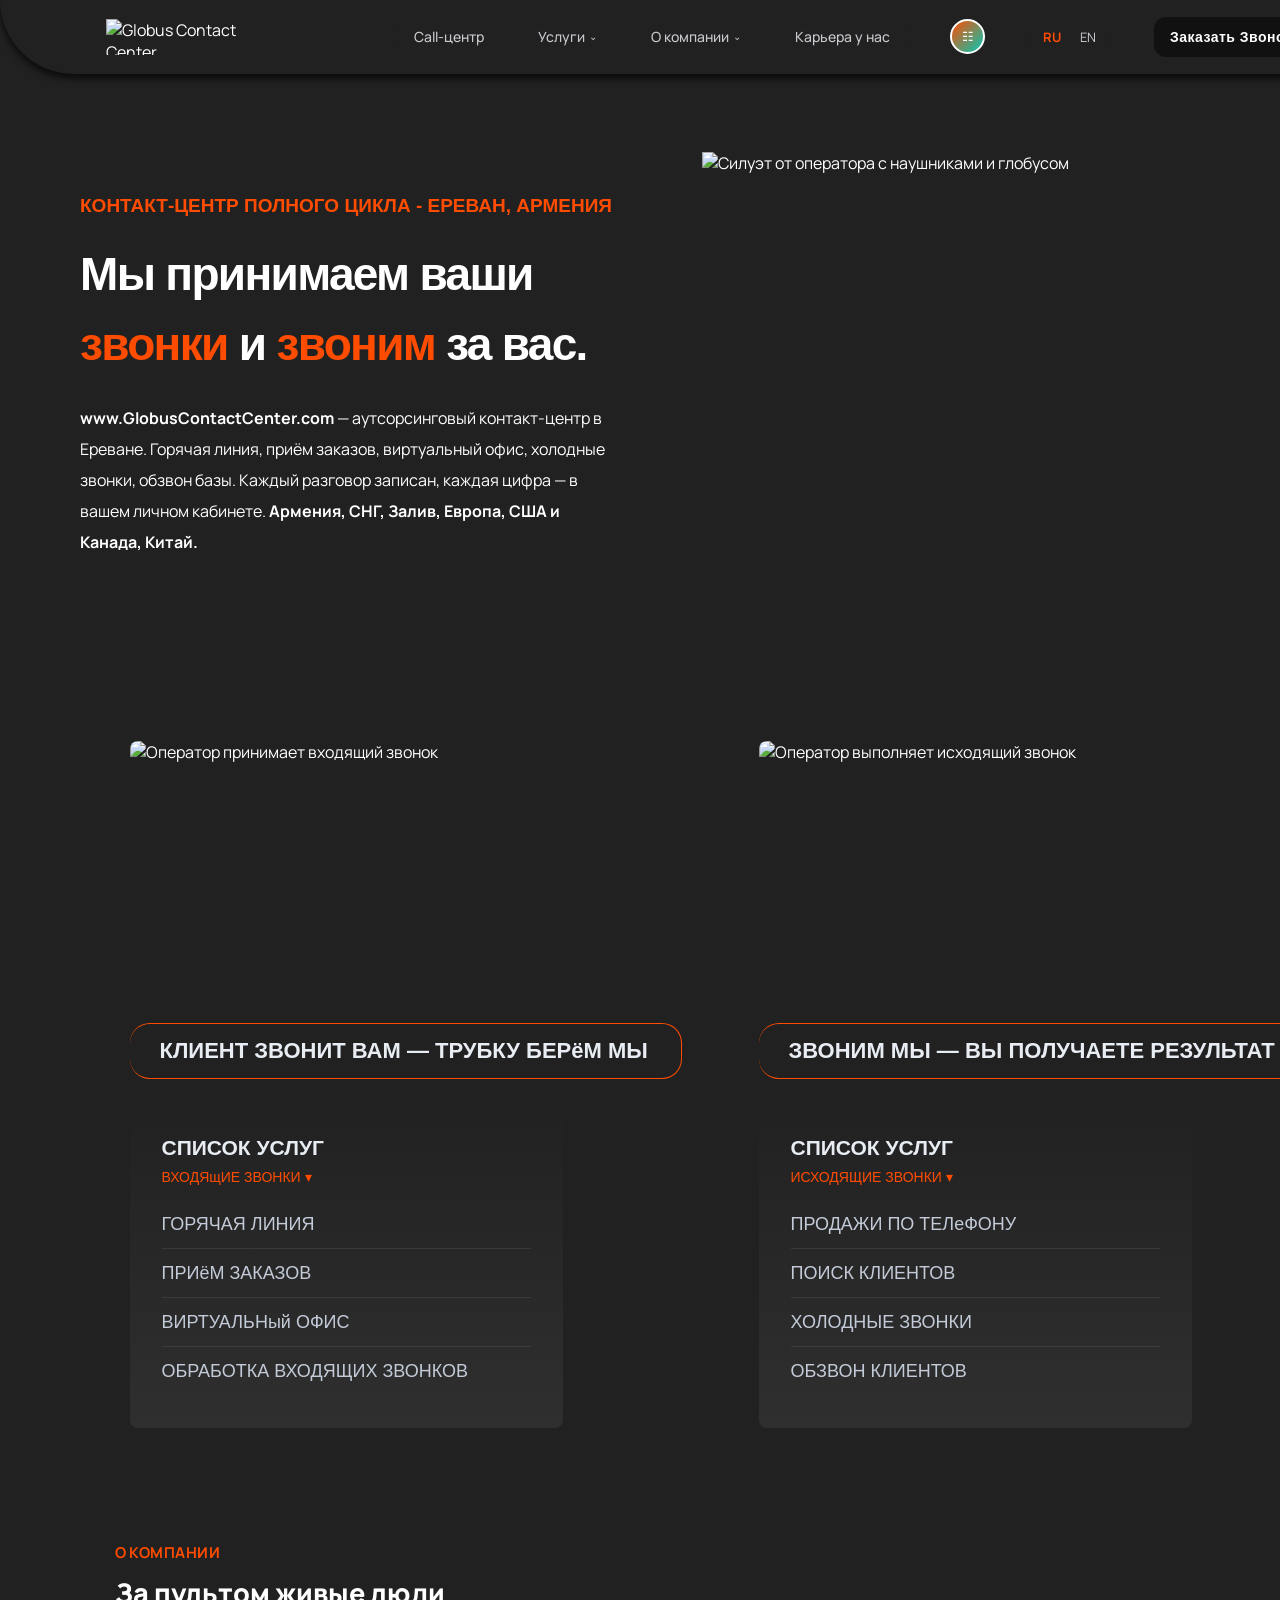
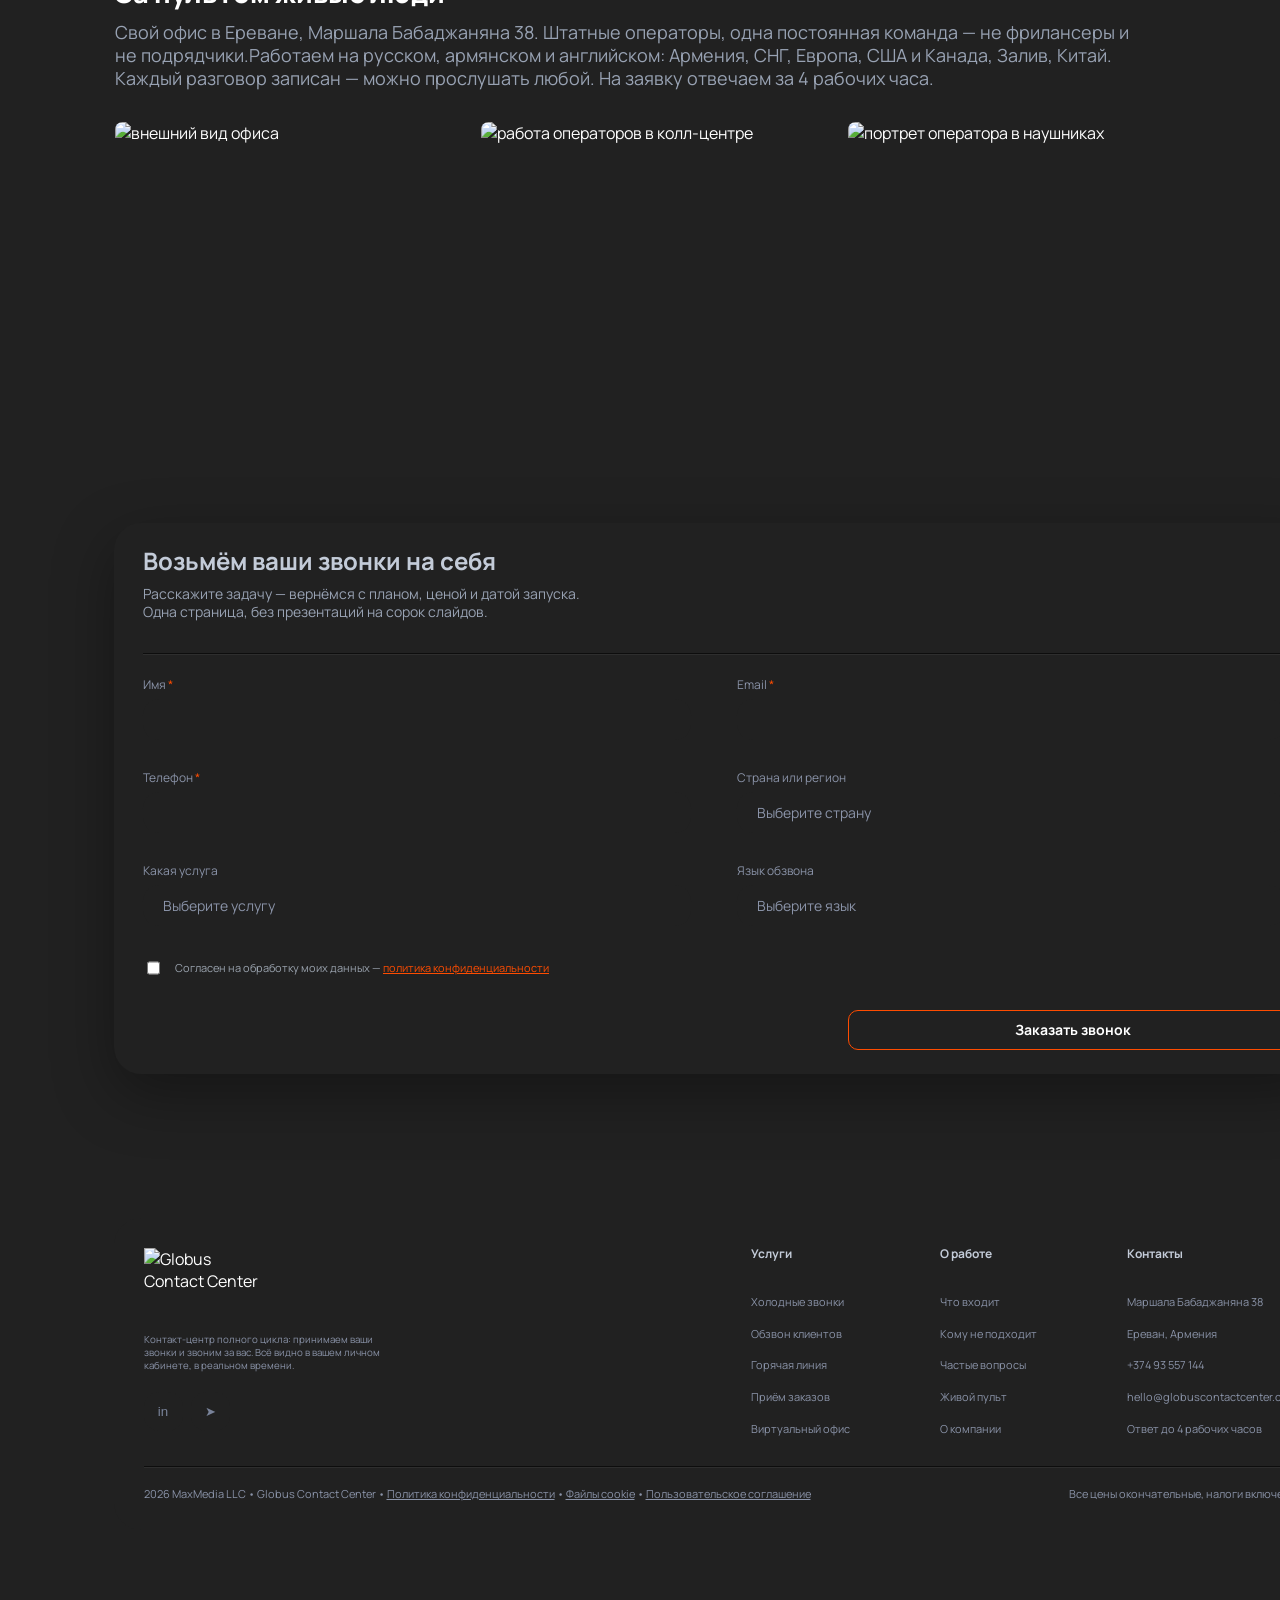
==== index.html @ eb259ec3 "Add initial index.html for Globus Contact Center" ====
<!DOCTYPE html>
<html lang="ru">
<head>
<meta charset="UTF-8">
<meta name="viewport" content="width=1440">
<title>Globus Contact Center — Контакт-центр полного цикла</title>
<link rel="preconnect" href="https://fonts.googleapis.com">
<link rel="preconnect" href="https://fonts.gstatic.com" crossorigin>
<link href="https://fonts.googleapis.com/css2?family=Manrope:wght@400;500;700;800&display=swap" rel="stylesheet">
<link rel="stylesheet" href="css/tokens.css">
<link rel="stylesheet" href="css/style.css">
</head>
<body>
<div class="page">

<header class="header">
  <img class="header__logo" src="assets/01-header-logo.png" alt="Globus Contact Center">
  <div class="header__nav-and-actions">
    <nav class="nav-pill">
      <button class="nav-pill__item">Call-центр</button>
      <button class="nav-pill__item">Услуги <span class="chevron">⌄</span></button>
      <button class="nav-pill__item">О компании <span class="chevron">⌄</span></button>
      <button class="nav-pill__item">Карьера у нас</button>
    </nav>
    <button class="icon-button" aria-label="Меню">☷</button>
    <div class="lang-switch">
      <button class="lang-switch__item is-active">RU</button>
      <button class="lang-switch__item">EN</button>
    </div>
    <button class="cta-button">Заказать Звонокнок</button>
  </div>
</header>

<section class="hero">
  <div class="hero__content">
    <p class="hero__eyebrow">КОНТАКТ-ЦЕНТР ПОЛНОГО ЦИКЛА - ЕРЕВАН, АРМЕНИЯ</p>
    <h1 class="hero__heading">Мы принимаем ваши <span class="is-accent">звонки</span> и <span class="is-accent">звоним</span> за вас.</h1>
    <p class="hero__lead"><span class="is-bold">www.GlobusContactCenter.com</span> — аутсорсинговый контакт-центр в Ереване. Горячая линия, приём заказов, виртуальный офис, холодные звонки, обзвон базы. Каждый разговор записан, каждая цифра — в вашем личном кабинете. <span class="is-bold">Армения, СНГ, Залив, Европа, США и Канада, Китай.</span></p>
  </div>
  <div class="hero__image-wrap">
    <img class="hero__image" src="assets/02-hero-globe.png" alt="Силуэт от оператора с наушниками и глобусом">
  </div>
</section>

<section class="operator-panels">
  <div class="operator-panel">
    <img class="operator-panel__photo" src="assets/04-operator-incoming.png" alt="Оператор принимает входящий звонок">
    <div class="operator-panel__badge">
      <p class="operator-panel__badge-text">КЛИЕНТ ЗВОНИТ ВАМ — ТРУБКУ БЕРёМ МЫ</p>
    </div>
    <div class="operator-panel__card">
      <p class="operator-panel__card-title">СПИСОК УСЛУГ</p>
      <p class="operator-panel__card-subtitle">ВХОДЯщИЕ ЗВОНКИ ▾</p>
      <ul class="operator-panel__list">
        <li class="operator-panel__list-item">ГОРЯЧАЯ ЛИНИЯ</li>
        <li class="operator-panel__list-item">ПРИёМ ЗАКАЗОВ</li>
        <li class="operator-panel__list-item">ВИРТУАЛЬНый ОФИС</li>
                <li class="operator-panel__list-item">ОБРАБОТКА ВХОДЯЩИХ ЗВОНКОВ</li>
      </ul>
    </div>
  </div>
  <div class="operator-panel">
    <img class="operator-panel__photo" src="assets/03-operator-outgoing.png" alt="Оператор выполняет исходящий звонок">
    <div class="operator-panel__badge">
            <p class="operator-panel__badge-text">ЗВОНИМ МЫ — ВЫ ПОЛУЧАЕТЕ РЕЗУЛЬТАТ</p>
    </div>
    <div class="operator-panel__card">
      <p class="operator-panel__card-title">СПИСОК УСЛУГ</p>
      <p class="operator-panel__card-subtitle">ИСХОДЯЩИЕ ЗВОНКИ ▾</p>
      <ul class="operator-panel__list">
        <li class="operator-panel__list-item">ПРОДАЖИ ПО ТЕЛеФОНУ</li>
        <li class="operator-panel__list-item">ПОИСК КЛИЕНТОВ</li>
                <li class="operator-panel__list-item">ХОЛОДНЫЕ ЗВОНКИ</li>
        <li class="operator-panel__list-item">ОБЗВОН КЛИЕНТОВ</li>
      </ul>
    </div>
  </div>
</section>

<section class="about">
  <p class="about__label">О КОМПАНИИ</p>
  <h2 class="about__heading">За пультом живые люди</h2>
  <p class="about__paragraph">Свой офис в Ереване, Маршала Бабаджаняна 38. Штатные операторы, одна постоянная команда — не фрилансеры и не подрядчики.Работаем на русском, армянском и английском: Армения, СНГ, Европа, США и Канада, Залив, Китай. Каждый разговор записан — можно прослушать любой. На заявку отвечаем за 4 рабочих часа.</p>
  <div class="about__photos">
    <img class="about__photo" src="assets/06-office-exterior.png" alt="внешний вид офиса">
    <img class="about__photo" src="assets/07-office-interior.png" alt="работа операторов в колл-центре">
    <img class="about__photo" src="assets/08-agent-photo.png" alt="портрет оператора в наушниках">
  </div>
</section>

<section class="form-card">
  <h2 class="form-card__heading">Возьмём ваши звонки на себя</h2>
  <p class="form-card__subtext"><span>Расскажите задачу — вернёмся с планом, ценой и датой запуска.</span><span>Одна страница, без презентаций на сорок слайдов.</span></p>
  <hr class="form-card__divider">
  <form>
    <div class="form-card__grid">
      <div class="form-field">
        <label class="form-field__label" for="f-name">Имя <span class="is-required">*</span></label>
        <input class="form-field__input" type="text" id="f-name" name="name" required>
      </div>
      <div class="form-field">
        <label class="form-field__label" for="f-email">Email <span class="is-required">*</span></label>
        <input class="form-field__input" type="email" id="f-email" name="email" required>
      </div>
      <div class="form-field">
        <label class="form-field__label" for="f-phone">Телефон <span class="is-required">*</span></label>
        <input class="form-field__input" type="tel" id="f-phone" name="phone" required>
      </div>
      <div class="form-field">
        <label class="form-field__label" for="f-country">Страна или регион</label>
        <select class="form-field__select" id="f-country" name="country">
          <option value="">Выберите страну</option>
        </select>
      </div>
      <div class="form-field">
        <label class="form-field__label" for="f-service">Какая услуга</label>
        <select class="form-field__select" id="f-service" name="service">
          <option value="">Выберите услугу</option>
        </select>
      </div>
      <div class="form-field">
        <label class="form-field__label" for="f-lang">Язык обзвона</label>
        <select class="form-field__select" id="f-lang" name="lang">
          <option value="">Выберите язык</option>
        </select>
      </div>
    </div>
    <div class="form-card__consent-row">
      <input class="checkbox" type="checkbox" id="f-consent" name="consent">
      <label class="form-card__consent-text" for="f-consent">Согласен на обработку моих данных — <a href="#">политика конфиденциальности</a></label>
    </div>
    <div class="form-card__submit-row">
      <button class="submit-button" type="submit">Заказать звонок</button>
    </div>
  </form>
</section>

<footer class="footer-card">
  <div class="footer-card__top">
    <div class="footer__brand">
      <img class="footer__logo" src="assets/05-footer-logo.png" alt="Globus Contact Center">
      <p class="footer__description">Контакт-центр полного цикла: принимаем ваши звонки и звоним за вас. Всё видно в вашем личном кабинете, в реальном времени.</p>
      <div class="footer__socials">
        <button class="social-icon" aria-label="LinkedIn">in</button>
        <button class="social-icon" aria-label="Telegram">➤</button>
      </div>
    </div>
    <div class="footer__columns">
      <div class="footer__column">
        <p class="footer__column-title">Услуги</p>
        <ul class="footer__column-list">
          <li class="footer__column-item">Холодные звонки</li>
          <li class="footer__column-item">Обзвон клиентов</li>
          <li class="footer__column-item">Горячая линия</li>
          <li class="footer__column-item">Приём заказов</li>
          <li class="footer__column-item">Виртуальный офис</li>
        </ul>
      </div>
      <div class="footer__column">
        <p class="footer__column-title">О работе</p>
        <ul class="footer__column-list">
          <li class="footer__column-item">Что входит</li>
          <li class="footer__column-item">Кому не подходит</li>
          <li class="footer__column-item">Частые вопросы</li>
          <li class="footer__column-item">Живой пульт</li>
          <li class="footer__column-item">О компании</li>
        </ul>
      </div>
      <div class="footer__column">
        <p class="footer__column-title">Контакты</p>
        <ul class="footer__column-list">
          <li class="footer__column-item">Маршала Бабаджаняна 38</li>
          <li class="footer__column-item">Ереван, Армения</li>
          <li class="footer__column-item">+374 93 557 144</li>
          <li class="footer__column-item">hello@globuscontactcenter.com</li>
          <li class="footer__column-item">Ответ до 4 рабочих часов</li>
        </ul>
      </div>
    </div>
  </div>
  <hr class="footer__divider">
  <div class="footer-card__bottom">
    <p class="footer__copyright">2026 MaxMedia LLC • Globus Contact Center • <a href="#">Политика конфиденциальности</a> • <a href="#">Файлы cookie</a> • <a href="#">Пользовательское соглашение</a></p>
    <p class="footer__note">Все цены окончательные, налоги включены</p>
  </div>
</footer>

</div>
</body>
</html>
---- css/tokens.css ----
:root {
  /* Base surface colors */
  --color-bg: #212121;
  --color-card: #212121;
  --color-card-gradient-end: #2F2F2F;
  --color-white: #FFFFFF;

  /* Brand accent */
  --color-accent-orange: #FF4C00;

  /* Text colors */
  --color-ink-2: #C9C9CF;
  --color-svc-title: #E8EDF4;
  --color-svc-text: #C3CBD8;
  --color-about-text: #C3CBD8;
  --color-about-dim: #98A2B3;
  --color-form-cap: #8A93A8;
  --color-form-teal: #00C9B6;
  --color-form-agree: #9AA3AE;
  --color-btn-text: #FFFFFF;

  /* Component surfaces */
  --color-form-chk-bg: #2A2A2A;
  --color-header-cta-bg: #111111;
  --color-footer-social-icon: #79839A;

  /* Hairline dividers */
  --color-hair-dark: rgba(0, 0, 0, 0.6);
  --color-hair-light: rgba(255, 255, 255, 0.06);

  /* Shadows (opacity baked in as rgba) */
  --shadow-header: 0 5px 6.2px 0 rgba(0, 0, 0, 0.63);
  --shadow-header-cta-text: 0 1px 2px 0 rgba(0, 0, 0, 0.8);

  /* Font families */
  --font-manrope: 'Manrope', sans-serif;
  --font-inter: 'Inter', sans-serif;
  --font-poppins: 'Poppins', sans-serif;
  --font-open-sans: 'Open Sans', sans-serif;
  --font-noto-arabic: 'Noto Sans Arabic', sans-serif;

  /* Font sizes */
  --fs-nav: 14px;
  --fs-eyebrow: 19px;
  --fs-lead: 16px;
  --fs-h1: 46px;
  --fs-svc-title: 21px;
  --fs-svc-subtitle: 14px;
  --fs-svc-item: 18px;
  --fs-about-label: 15px;
  --fs-about-heading: 27px;
  --fs-about-paragraph: 18px;
  --fs-form-heading: 24px;
  --fs-form-subtext: 14px;
  --fs-form-label: 12px;
  --fs-form-btn: 14px;
  --fs-footer-col-heading: 12px;
  --fs-footer-col-item: 11px;
  --fs-footer-copyright: 11px;
  --fs-header-cta: 14px;

  /* Font weights */
  --fw-regular: 400;
  --fw-medium: 500;
  --fw-semibold: 600;
  --fw-bold: 700;
  --fw-extrabold: 800;

  /* Line heights */
  --lh-nav: 23.2px;
  --lh-svc-title: 32px;
  --lh-svc-item: 48px;
  --lh-about-heading: 31.5px;
  --lh-about-paragraph: 23px;
  --lh-form-heading: 28.5px;
  --lh-tight: 12px;
  --lh-tight-2: 12.8px;

  /* Letter spacing */
  --ls-header-cta: 0.5px;
  --ls-h1: -1.68px;
  --ls-about-label: 0.45px;

  /* Radii */
  --radius-nav-pill: 10px;
  --radius-header-plate-bottom: 80px;
  --radius-header-cta: 12px;
  --radius-lang-pill: 999px;
  --radius-svc-pill: 20px;
  --radius-svc-card: 8px;
  --radius-photo: 7.5px;
  --radius-form-card: 27px;
  --radius-form-input: 16.5px;
  --radius-form-checkbox: 4.5px;
  --radius-footer-card: 27px;
  --radius-footer-social: 15px;
}
---- css/style.css ----
/* style.css - layout and components for "05 / Industry panel" */
/* Desktop only, canvas 1440 wide. No responsive rules. */

* {
  box-sizing: border-box;
}

body {
  margin: 0;
  background: var(--color-bg);
  font-family: var(--font-manrope);
  color: var(--color-white);
}

.page {
  width: 1440px;
  margin: 0 auto;
  position: relative;
  background: var(--color-bg);
}

/* ---------- Header ---------- */

.header {
  width: 1440px;
  height: 74px;
  background: var(--color-card);
  border-bottom-left-radius: var(--radius-header-plate-bottom);
  border-bottom-right-radius: var(--radius-header-plate-bottom);
  box-shadow: var(--shadow-header);
  display: flex;
  align-items: center;
  justify-content: space-between;
  padding: 0 106px 0 106px;
}

.header__logo {
  width: 143px;
  height: 36px;
}

.header__nav-and-actions {
  display: flex;
  align-items: center;
  gap: 42px;
}

.nav-pill {
  display: flex;
  align-items: center;
  gap: 42px;
  height: 28px;
  background: var(--color-card);
  border-radius: var(--radius-nav-pill);
  padding: 0 12px;
}

.nav-pill__item {
  font-family: var(--font-manrope);
  font-weight: var(--fw-medium);
  font-size: var(--fs-nav);
  line-height: var(--lh-nav);
  color: var(--color-ink-2);
  background: none;
  border: none;
  display: flex;
  align-items: center;
  gap: 4px;
  cursor: pointer;
  white-space: nowrap;
}

.nav-pill__item .chevron {
  font-size: 10px;
}

.icon-button {
  width: 35px;
  height: 35px;
  border-radius: 50%;
  background: linear-gradient(135deg, var(--color-accent-orange), var(--color-form-teal));
  border: 2px solid var(--color-white);
  display: flex;
  align-items: center;
  justify-content: center;
  color: var(--color-white);
  cursor: pointer;
}

.lang-switch {
  display: flex;
  align-items: center;
  gap: 7px;
  height: 35.5px;
  background: var(--color-card);
  border-radius: var(--radius-lang-pill);
  padding: 0 10px;
}

.lang-switch__item {
  font-family: var(--font-manrope);
  font-size: 13px;
  color: var(--color-ink-2);
  background: none;
  border: none;
  cursor: pointer;
}

.lang-switch__item.is-active {
  color: var(--color-accent-orange);
  font-weight: var(--fw-bold);
}

.cta-button {
  width: 180px;
  height: 39.03px;
  border-radius: var(--radius-header-cta);
  background: var(--color-header-cta-bg);
  color: var(--color-white);
  font-family: var(--font-inter);
  font-weight: var(--fw-semibold);
  font-size: var(--fs-header-cta);
  letter-spacing: var(--ls-header-cta);
  text-shadow: var(--shadow-header-cta-text);
  border: none;
  cursor: pointer;
}

/* ---------- Hero ---------- */

.hero {
  width: 1280px;
  margin: 122px auto 0;
  min-height: 441px;
  position: relative;
  display: flex;
  align-items: flex-start;
  justify-content: space-between;
}

.hero__content {
  width: 542px;
}

.hero__eyebrow {
  font-family: var(--font-noto-arabic);
  font-weight: var(--fw-extrabold);
  font-size: var(--fs-eyebrow);
  line-height: 19.2px;
  color: var(--color-accent-orange);
  margin: 0 0 24px;
}

.hero__heading {
  font-family: var(--font-open-sans);
  font-weight: var(--fw-extrabold);
  font-size: var(--fs-h1);
  line-height: 70px;
  letter-spacing: var(--ls-h1);
  color: var(--color-white);
  margin: 0 0 24px;
}

.hero__heading .is-accent {
  color: var(--color-accent-orange);
}

.hero__lead {
  font-family: var(--font-manrope);
  font-weight: var(--fw-regular);
  font-size: var(--fs-lead);
  line-height: 31px;
  color: var(--color-white);
  margin: 0;
}

.hero__lead .is-bold {
  font-weight: var(--fw-bold);
}

.hero__image-wrap {
  width: 591px;
  height: 370px;
  overflow: visible;
  position: relative;
  top: -44px;
}

.hero__image {
  width: 743px;
  height: 465px;
  position: relative;
  left: -67px;
}

/* ---------- Operator panels ---------- */

.operator-panels {
  width: 1181px;
  margin: 104px auto 0;
  display: flex;
  gap: 77px;
}

.operator-panel {
  flex: 0 0 auto;
  position: relative;
}

.operator-panel__photo {
  width: 392px;
  height: 262px;
  border-radius: 8px;
  object-fit: cover;
  display: block;
}

.operator-panel__badge {
  width: 552px;
  min-height: 56px;
  margin-top: 20px;
  border-radius: var(--radius-svc-pill);
  background: var(--color-bg);
  border: 1px solid var(--color-accent-orange);
  border-left: none;
  display: flex;
  align-items: center;
  padding: 0 30px;
}

.operator-panel__badge-text {
  font-family: var(--font-inter);
  font-weight: var(--fw-extrabold);
  font-size: 22px;
  line-height: 26px;
  color: var(--color-svc-title);
  margin: 0;
}

.operator-panel__card {
  width: 433px;
  min-height: 328px;
  margin-top: 21px;
  border-radius: var(--radius-svc-card);
  background: linear-gradient(180deg, var(--color-bg) 0%, var(--color-card-gradient-end) 100%);
  padding: 32px;
}

.operator-panel__card-title {
  font-family: var(--font-inter);
  font-weight: var(--fw-extrabold);
  font-size: var(--fs-svc-title);
  line-height: var(--lh-svc-title);
  color: var(--color-svc-title);
  margin: 0;
}

.operator-panel__card-subtitle {
  font-family: var(--font-inter);
  font-weight: var(--fw-regular);
  font-size: var(--fs-svc-subtitle);
  line-height: 26px;
  color: var(--color-accent-orange);
  margin: 0 0 10px;
}

.operator-panel__list {
  list-style: none;
  margin: 0;
  padding: 0;
}

.operator-panel__list-item {
  font-family: var(--font-poppins);
  font-weight: var(--fw-regular);
  font-size: var(--fs-svc-item);
  line-height: var(--lh-svc-item);
  color: var(--color-svc-text);
  border-top: 1px solid rgba(255, 255, 255, 0.08);
}

.operator-panel__list-item:first-child {
  border-top: none;
}

/* ---------- About / photos ---------- */

.about {
  width: 1211px;
  margin: 119px auto 0;
}

.about__label {
  font-family: var(--font-manrope);
  font-weight: var(--fw-bold);
  font-size: var(--fs-about-label);
  line-height: var(--lh-tight);
  letter-spacing: var(--ls-about-label);
  color: var(--color-accent-orange);
  margin: 0 0 18px;
  text-transform: uppercase;
}

.about__heading {
  font-family: var(--font-manrope);
  font-weight: var(--fw-extrabold);
  font-size: var(--fs-about-heading);
  line-height: var(--lh-about-heading);
  color: var(--color-white);
  margin: 0 0 12px;
}

.about__paragraph {
  font-family: var(--font-manrope);
  font-weight: var(--fw-regular);
  font-size: var(--fs-about-paragraph);
  line-height: var(--lh-about-paragraph);
  color: var(--color-about-dim);
  margin: 0 0 32px;
  max-width: 1029px;
}

.about__photos {
  display: flex;
  gap: 19px;
}

.about__photo {
  width: 347.91px;
  height: 252.41px;
  border-radius: var(--radius-photo);
  object-fit: cover;
  display: block;
}

/* ---------- Form card ---------- */

.form-card {
  width: 1213px;
  margin: 149px auto 0;
  border-radius: var(--radius-form-card);
  background: var(--color-card);
  box-shadow: 0 20px 60px rgba(0, 0, 0, 0.35);
  padding: 24px 29px;
}

.form-card__heading {
  font-family: var(--font-manrope);
  font-weight: var(--fw-bold);
  font-size: var(--fs-form-heading);
  line-height: var(--lh-form-heading);
  color: var(--color-about-text);
  margin: 0 0 10px;
}

.form-card__subtext {
  font-family: var(--font-manrope);
  font-weight: var(--fw-regular);
  font-size: var(--fs-form-subtext);
  line-height: 18px;
  color: var(--color-about-dim);
  margin: 0 0 32px;
}

.form-card__subtext span {
  display: block;
}

.form-card__grid {
  display: grid;
  grid-template-columns: 548px 548px;
  column-gap: 46px;
  row-gap: 32px;
}

.form-field {
  display: flex;
  flex-direction: column;
  gap: 8px;
}

.form-field__label {
  font-family: var(--font-manrope);
  font-weight: var(--fw-regular);
  font-size: var(--fs-form-label);
  line-height: var(--lh-tight);
  color: var(--color-form-cap);
}

.form-field__label .is-required {
  color: var(--color-accent-orange);
}

.form-field__input,
.form-field__select {
  width: 100%;
  height: 41px;
  border-radius: var(--radius-form-input);
  background: var(--color-card);
  border: none;
  color: var(--color-white);
  font-family: var(--font-manrope);
  font-size: 14px;
  padding: 0 20px;
}

.form-field__select {
  color: var(--color-form-cap);
  appearance: none;
}

.form-card__consent-row {
  display: flex;
  align-items: center;
  gap: 12px;
  margin-top: 32px;
}

.checkbox {
  width: 13.5px;
  height: 13.5px;
  border-radius: var(--radius-form-checkbox);
  background: var(--color-form-chk-bg);
  border: none;
  flex-shrink: 0;
}

.form-card__consent-text {
  font-family: var(--font-manrope);
  font-size: 11px;
  line-height: 12px;
  color: var(--color-form-agree);
  margin: 0;
}

.form-card__consent-text a {
  color: var(--color-accent-orange);
  text-decoration: underline;
}

.form-card__submit-row {
  display: flex;
  justify-content: flex-end;
  margin-top: 32px;
}

.submit-button {
  width: 450px;
  height: 40px;
  border-radius: var(--radius-nav-pill);
  background: var(--color-card);
  border: 0.5px solid var(--color-accent-orange);
  color: var(--color-btn-text);
  font-family: var(--font-manrope);
  font-weight: var(--fw-bold);
  font-size: var(--fs-form-btn);
  cursor: pointer;
}

.form-card__divider {
  border: none;
  border-top: 1px solid var(--color-hair-dark);
  border-bottom: 1px solid var(--color-hair-light);
  margin: 24px 0;
}

/* ---------- Footer card ---------- */

.footer-card {
  width: 1213px;
  margin: 144px auto 102px;
  border-radius: var(--radius-footer-card);
  background: var(--color-card);
  padding: 30px;
}

.footer-card__top {
  display: flex;
  justify-content: space-between;
}

.footer__brand {
  width: 300px;
}

.footer__logo {
  width: 117px;
  height: 66px;
  display: block;
}

.footer__description {
  font-family: var(--font-manrope);
  font-size: 9.75px;
  line-height: 12.8px;
  color: var(--color-form-cap);
  margin: 20px 0 20px;
  max-width: 238px;
}

.footer__socials {
  display: flex;
  gap: 8px;
}

.social-icon {
  width: 39px;
  height: 39px;
  border-radius: var(--radius-footer-social);
  background: var(--color-card);
  color: var(--color-footer-social-icon);
  display: flex;
  align-items: center;
  justify-content: center;
  border: none;
  cursor: pointer;
}

.footer__columns {
  display: flex;
  gap: 90px;
}

.footer__column-title {
  font-family: var(--font-manrope);
  font-weight: var(--fw-bold);
  font-size: var(--fs-footer-col-heading);
  line-height: var(--lh-tight-2);
  color: var(--color-about-text);
  margin: 0 0 35px;
}

.footer__column-list {
  list-style: none;
  margin: 0;
  padding: 0;
  display: flex;
  flex-direction: column;
  gap: 19px;
}

.footer__column-item {
  font-family: var(--font-manrope);
  font-weight: var(--fw-regular);
  font-size: var(--fs-footer-col-item);
  line-height: var(--lh-tight-2);
  color: var(--color-form-cap);
}

.footer__divider {
  border: none;
  border-top: 1px solid var(--color-hair-dark);
  border-bottom: 1px solid var(--color-hair-light);
  margin: 30px 0 20px;
}

.footer-card__bottom {
  display: flex;
  justify-content: space-between;
  align-items: flex-start;
}

.footer__copyright {
  font-family: var(--font-manrope);
  font-weight: var(--fw-regular);
  font-size: var(--fs-footer-copyright);
  line-height: var(--lh-tight);
  color: var(--color-form-cap);
  margin: 0;
}

.footer__copyright a {
  color: var(--color-form-cap);
  text-decoration: underline;
}

.footer__note {
  font-family: var(--font-manrope);
  font-weight: var(--fw-regular);
  font-size: var(--fs-footer-copyright);
  line-height: var(--lh-tight);
  color: var(--color-form-cap);
  margin: 0;
}
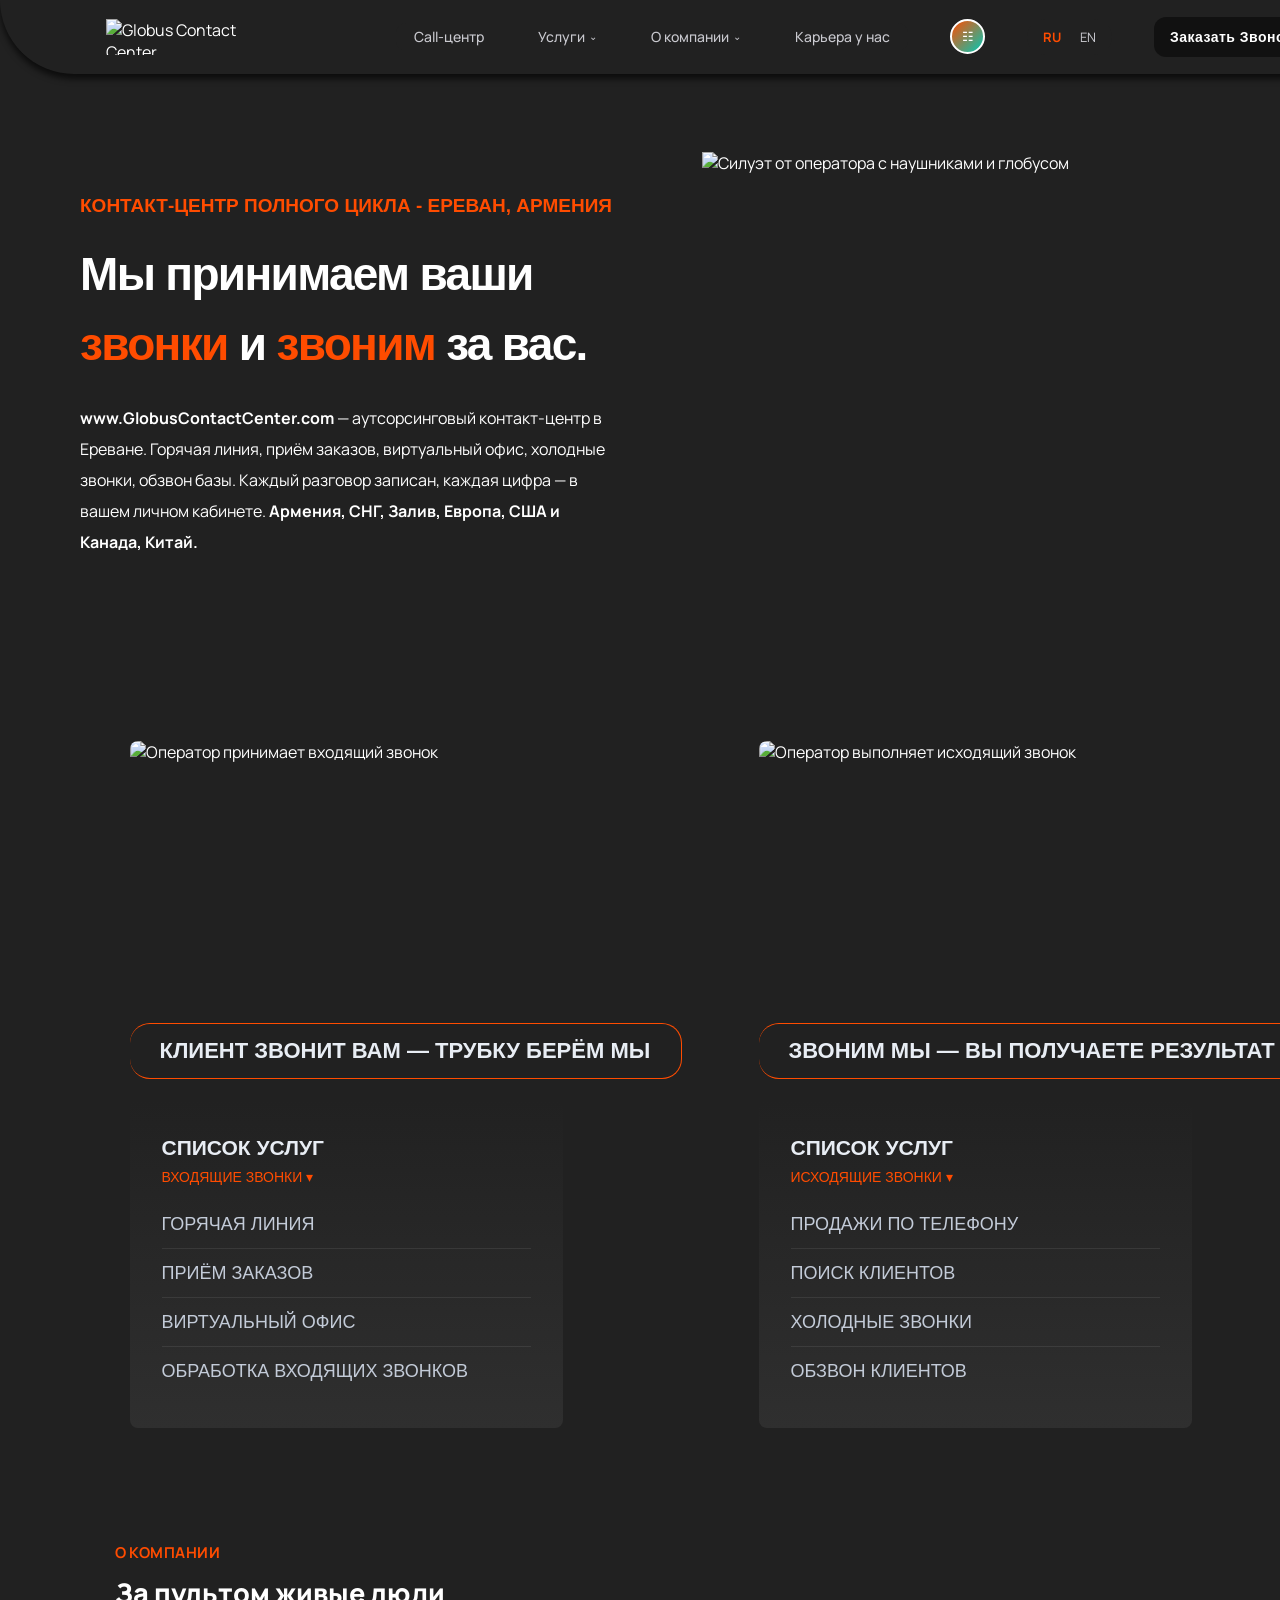
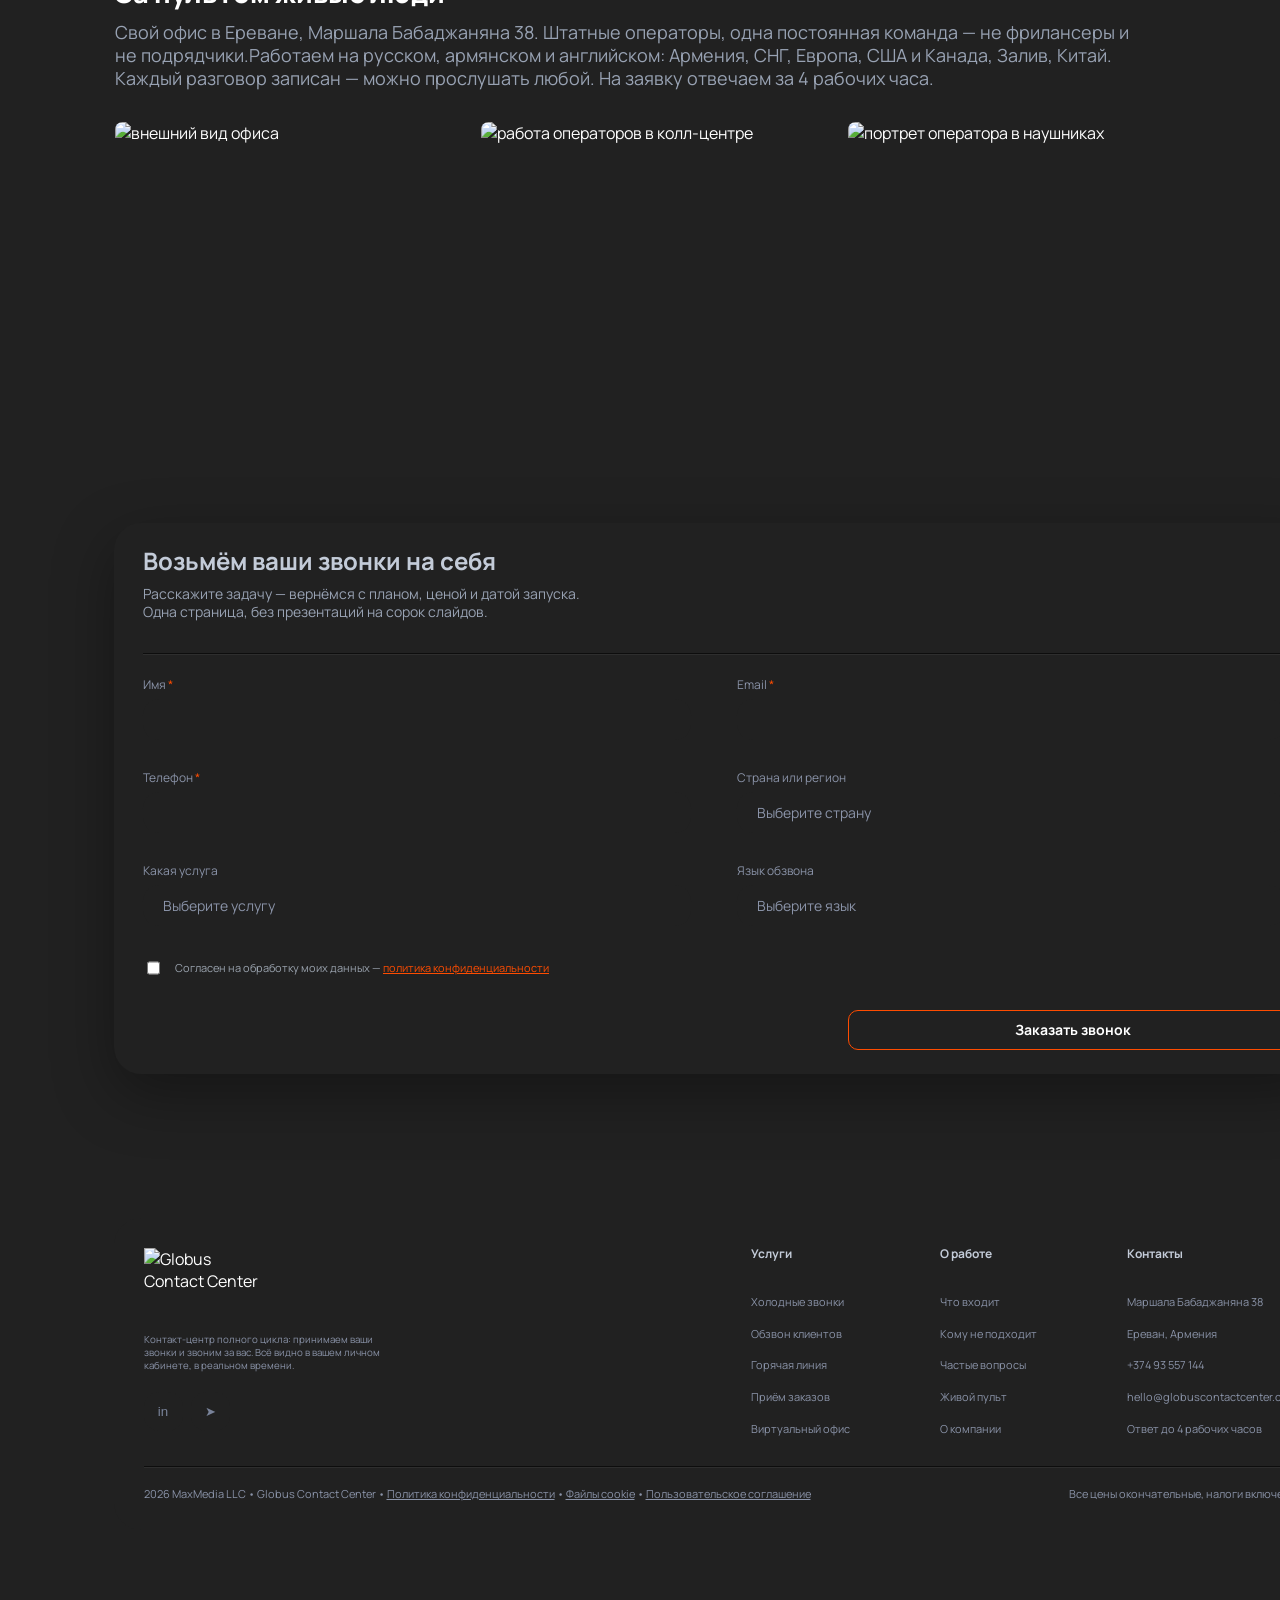
==== commit ac1df2fb: "Fix typos in Russian text in index.html" ====
--- a/index.html
+++ b/index.html
@@ -46,15 +46,15 @@
   <div class="operator-panel">
     <img class="operator-panel__photo" src="assets/04-operator-incoming.png" alt="Оператор принимает входящий звонок">
     <div class="operator-panel__badge">
-      <p class="operator-panel__badge-text">КЛИЕНТ ЗВОНИТ ВАМ — ТРУБКУ БЕРёМ МЫ</p>
+      <p class="operator-panel__badge-text">КЛИЕНТ ЗВОНИТ ВАМ — ТРУБКУ БЕРЁМ МЫ</p>
     </div>
     <div class="operator-panel__card">
       <p class="operator-panel__card-title">СПИСОК УСЛУГ</p>
-      <p class="operator-panel__card-subtitle">ВХОДЯщИЕ ЗВОНКИ ▾</p>
+      <p class="operator-panel__card-subtitle">ВХОДЯЩИЕ ЗВОНКИ ▾</p>
       <ul class="operator-panel__list">
         <li class="operator-panel__list-item">ГОРЯЧАЯ ЛИНИЯ</li>
-        <li class="operator-panel__list-item">ПРИёМ ЗАКАЗОВ</li>
-        <li class="operator-panel__list-item">ВИРТУАЛЬНый ОФИС</li>
+        <li class="operator-panel__list-item">ПРИЁМ ЗАКАЗОВ</li>
+        <li class="operator-panel__list-item">ВИРТУАЛЬНЫЙ ОФИС</li>
                 <li class="operator-panel__list-item">ОБРАБОТКА ВХОДЯЩИХ ЗВОНКОВ</li>
       </ul>
     </div>
@@ -68,7 +68,7 @@
       <p class="operator-panel__card-title">СПИСОК УСЛУГ</p>
       <p class="operator-panel__card-subtitle">ИСХОДЯЩИЕ ЗВОНКИ ▾</p>
       <ul class="operator-panel__list">
-        <li class="operator-panel__list-item">ПРОДАЖИ ПО ТЕЛеФОНУ</li>
+        <li class="operator-panel__list-item">ПРОДАЖИ ПО ТЕЛЕФОНУ</li>
         <li class="operator-panel__list-item">ПОИСК КЛИЕНТОВ</li>
                 <li class="operator-panel__list-item">ХОЛОДНЫЕ ЗВОНКИ</li>
         <li class="operator-panel__list-item">ОБЗВОН КЛИЕНТОВ</li>
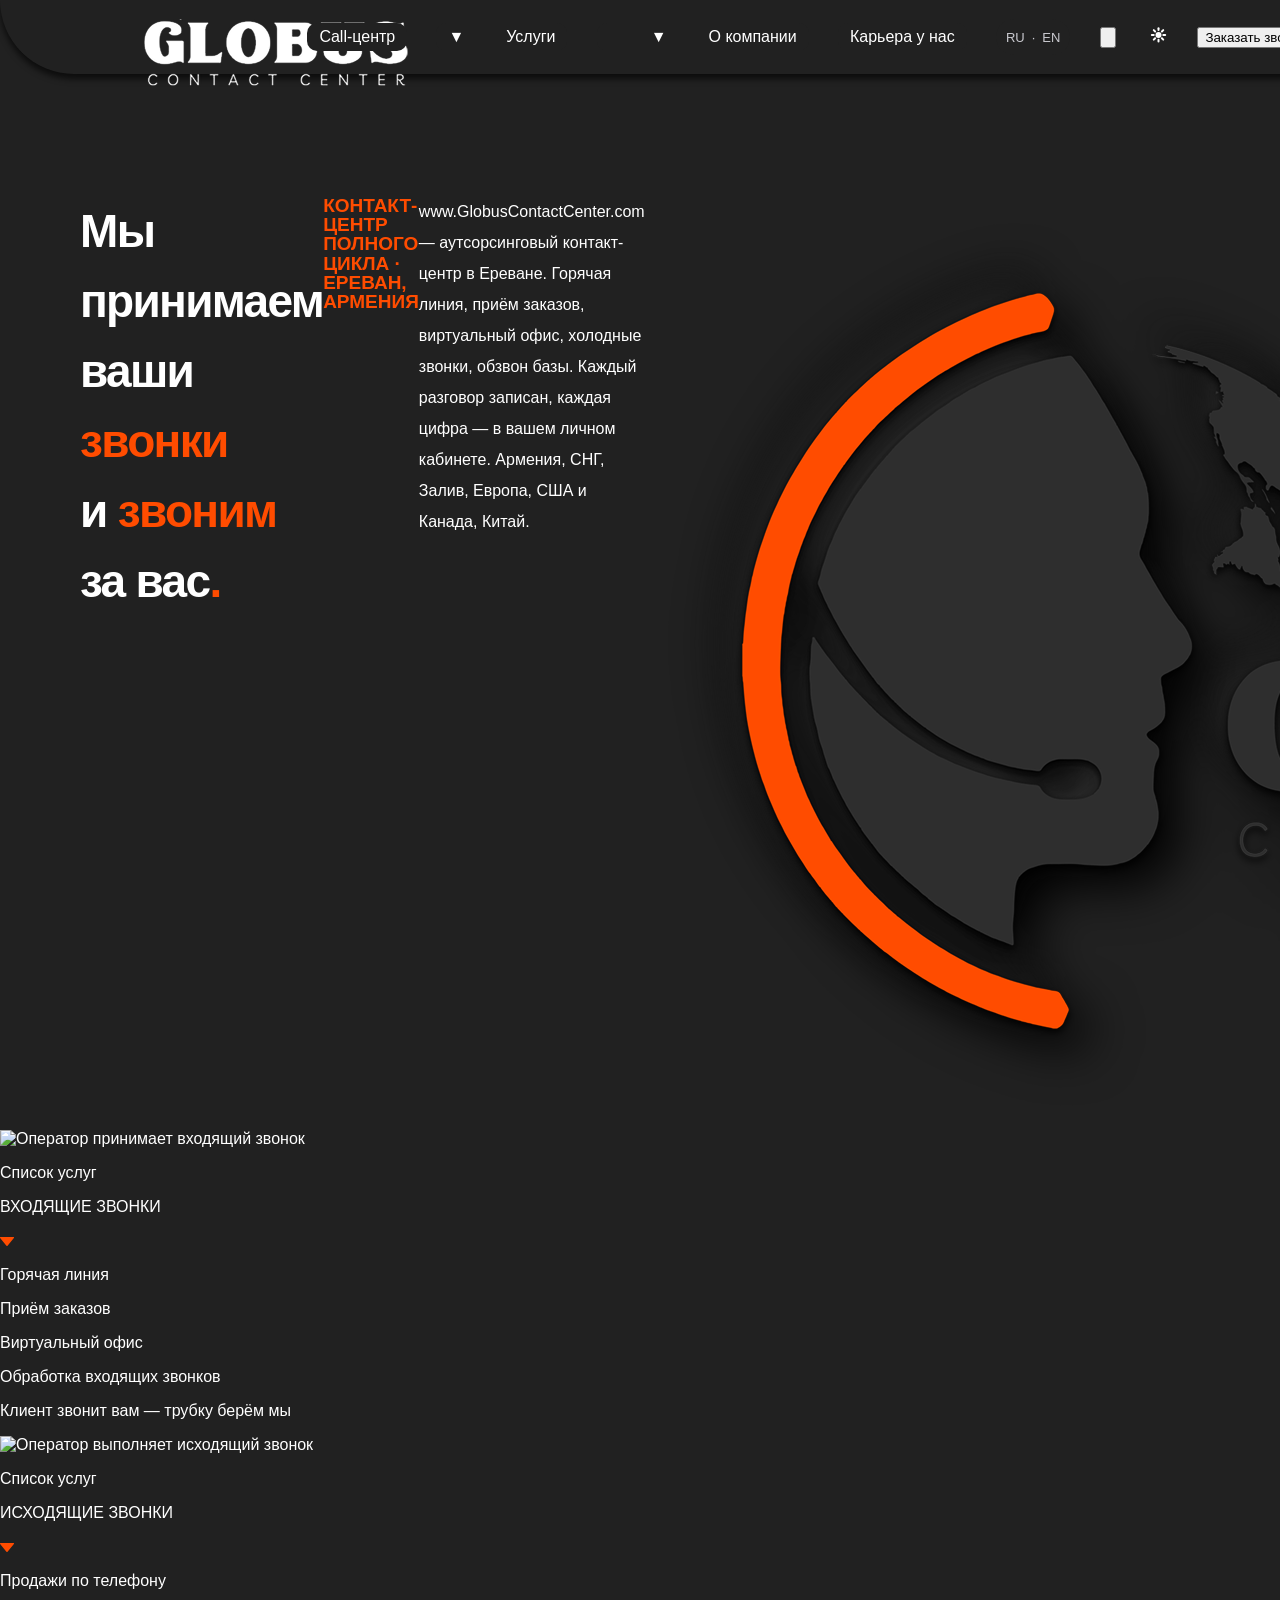
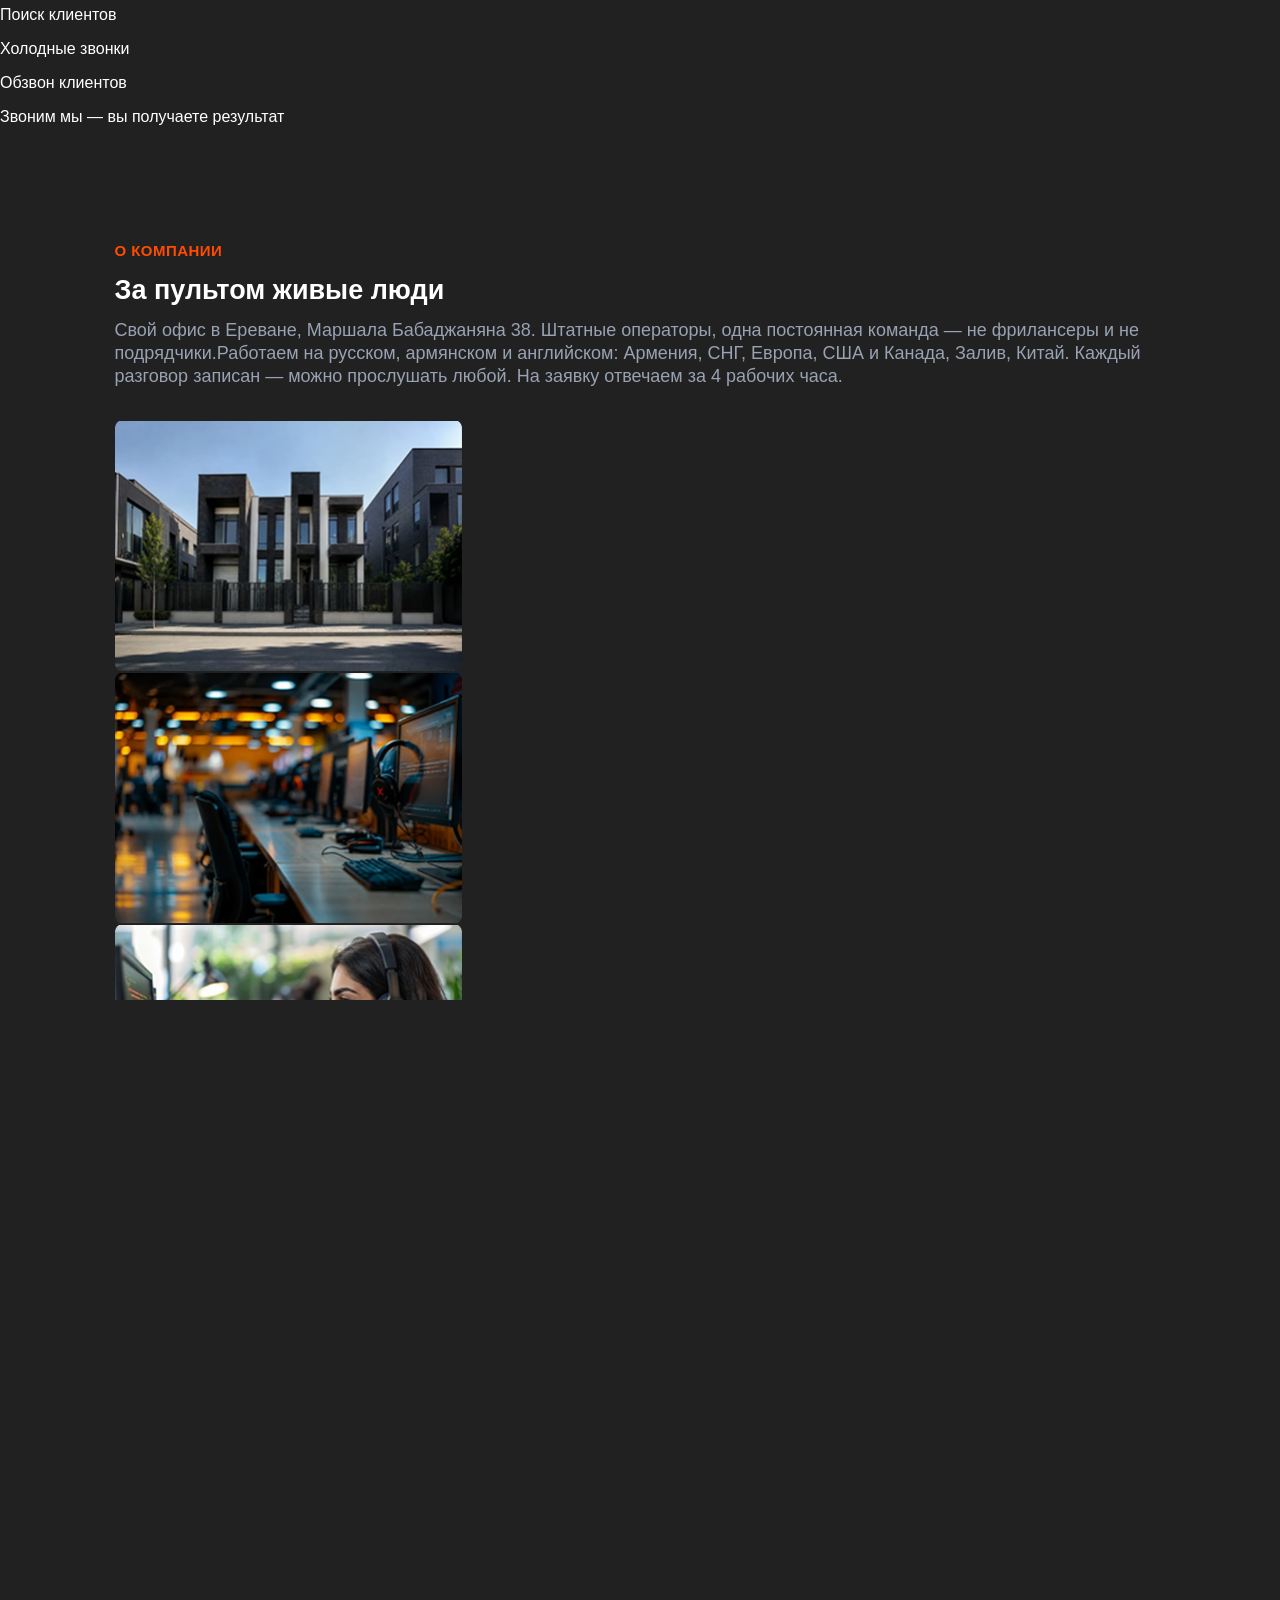
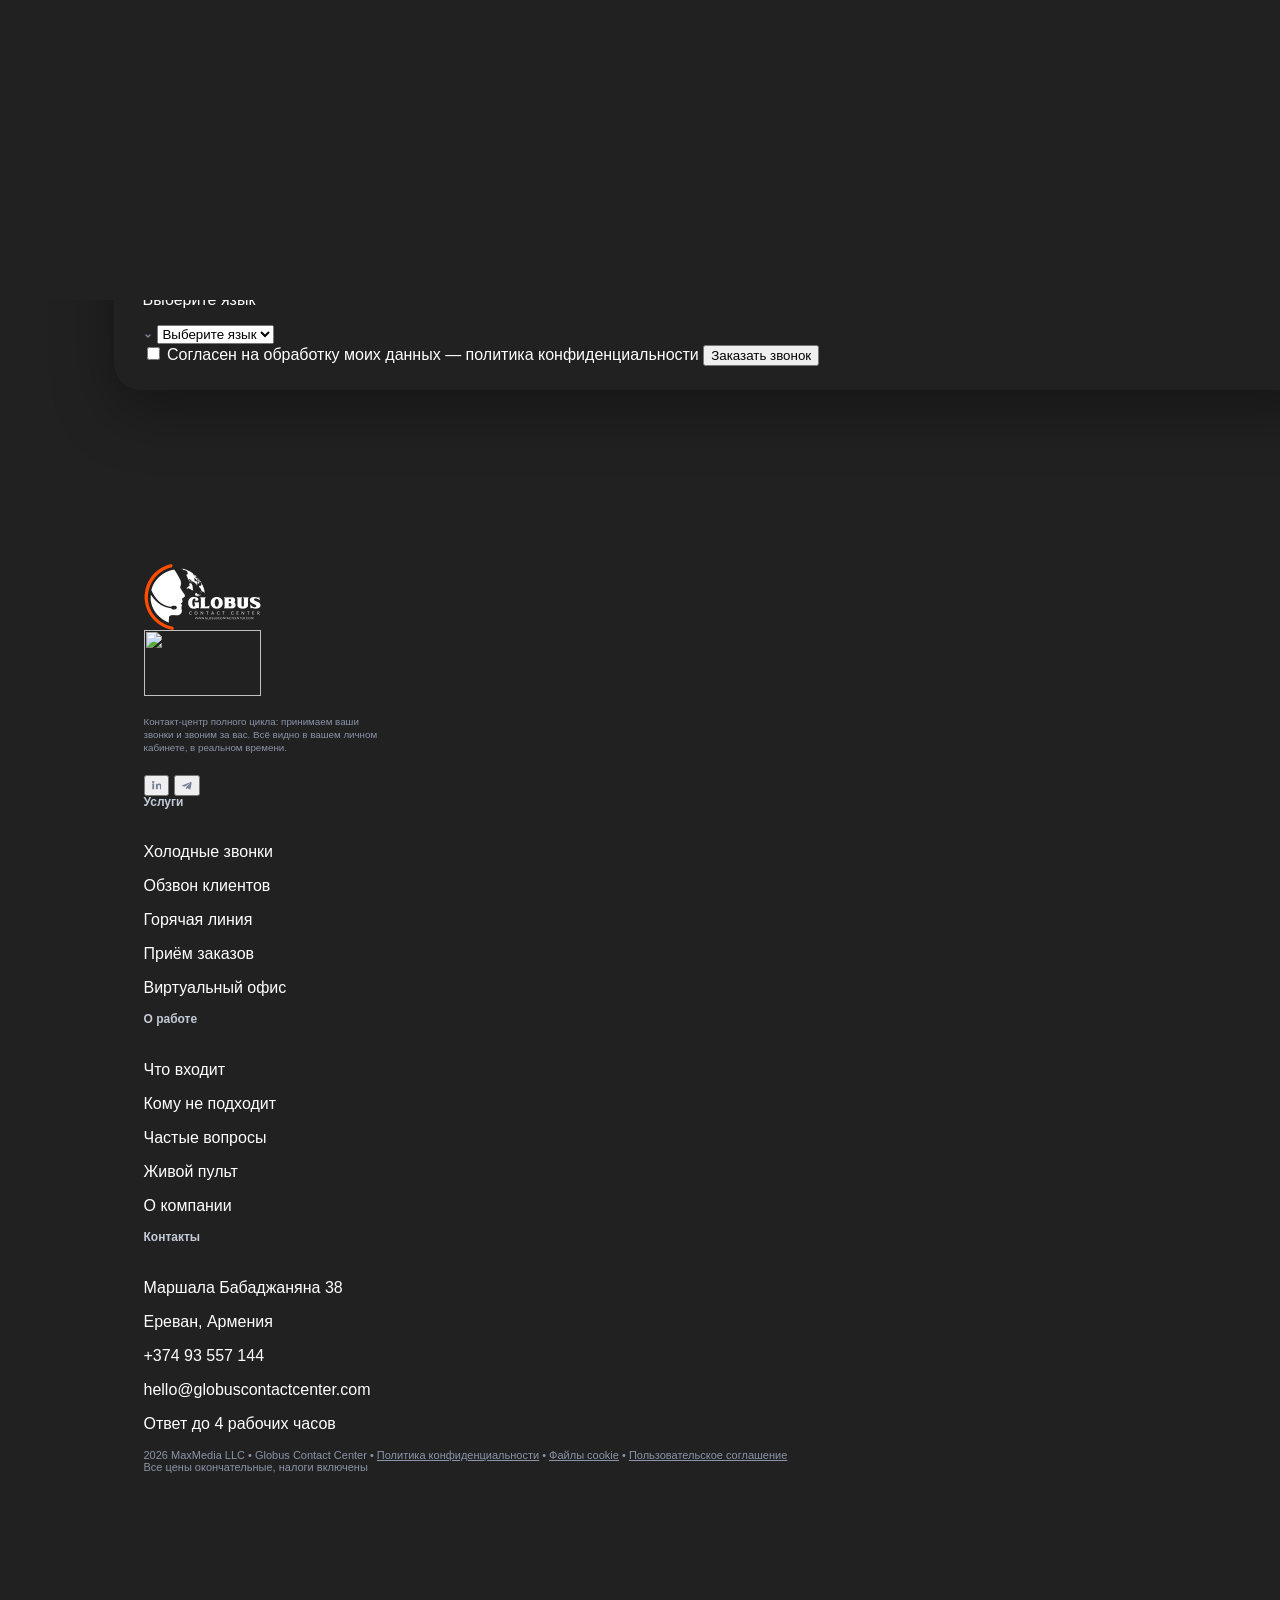
==== commit 41897658: "Add live board as lazy full-bleed iframe above the footer Board copied verbatim into board/ (69 file" ====
--- a/index.html
+++ b/index.html
@@ -4,187 +4,444 @@
 <meta charset="UTF-8">
 <meta name="viewport" content="width=1440">
 <title>Globus Contact Center — Контакт-центр полного цикла</title>
-<link rel="preconnect" href="https://fonts.googleapis.com">
-<link rel="preconnect" href="https://fonts.gstatic.com" crossorigin>
-<link href="https://fonts.googleapis.com/css2?family=Manrope:wght@400;500;700;800&display=swap" rel="stylesheet">
+<script>
+// Resolve the theme before first paint: a stored choice wins, otherwise the OS.
+// Inline and before the stylesheets, so no frame is ever painted in the wrong theme.
+(function(){try{var t=localStorage.getItem("theme");if(t!=="light"&&t!=="dark"){t=matchMedia("(prefers-color-scheme: light)").matches?"light":"dark";}document.documentElement.setAttribute("data-theme",t);}catch(e){}})();
+</script>
+<link rel="preload" href="fonts/Manrope-var.woff2" as="font" type="font/woff2" crossorigin>
+<link rel="stylesheet" href="css/fonts.css">
 <link rel="stylesheet" href="css/tokens.css">
 <link rel="stylesheet" href="css/style.css">
 </head>
 <body>
 <div class="page">
 
-<header class="header">
-  <img class="header__logo" src="assets/01-header-logo.png" alt="Globus Contact Center">
-  <div class="header__nav-and-actions">
-    <nav class="nav-pill">
-      <button class="nav-pill__item">Call-центр</button>
-      <button class="nav-pill__item">Услуги <span class="chevron">⌄</span></button>
-      <button class="nav-pill__item">О компании <span class="chevron">⌄</span></button>
-      <button class="nav-pill__item">Карьера у нас</button>
-    </nav>
-    <button class="icon-button" aria-label="Меню">☷</button>
-    <div class="lang-switch">
-      <button class="lang-switch__item is-active">RU</button>
-      <button class="lang-switch__item">EN</button>
-    </div>
-    <button class="cta-button">Заказать Звонокнок</button>
-  </div>
+<header class="header" data-node-id="152:5046">
+  <div class="header__plate" data-node-id="152:5047"></div>
+
+  <div class="header__logo" data-node-id="152:5074">
+    <img class="is-on-dark" src="assets/01-header-logo.png" alt="Globus Contact Center">
+    <img class="is-on-light" src="assets/01-header-logo-on-light.png" alt="" aria-hidden="true">
+  </div>
+
+  <div class="nav-pill nav-pill--1" data-node-id="152:5093">
+    <p class="nav-pill__label nav-pill__label--1" data-node-id="152:5094">Call-центр</p>
+  </div>
+  <div class="nav-pill nav-pill--2" data-node-id="152:5096">
+    <p class="nav-pill__chevron nav-pill__chevron--2" data-node-id="152:5097" aria-hidden="true">▼</p>
+    <p class="nav-pill__label nav-pill__label--2" data-node-id="152:5098">Услуги</p>
+  </div>
+  <div class="nav-pill nav-pill--3" data-node-id="152:5100">
+    <div class="nav-pill__group" data-node-id="152:5101"></div>
+    <p class="nav-pill__chevron nav-pill__chevron--3" data-node-id="152:5102" aria-hidden="true">▼</p>
+    <p class="nav-pill__label nav-pill__label--3" data-node-id="152:5103">О компании</p>
+  </div>
+  <div class="nav-pill nav-pill--4" data-node-id="152:5106">
+    <p class="nav-pill__label nav-pill__label--4" data-node-id="152:5107">Карьера у нас</p>
+  </div>
+
+  <div class="lang-switch" data-node-id="152:5052">
+    <p class="lang-switch__item lang-switch__item--ru" data-node-id="152:5053">RU</p>
+    <p class="lang-switch__item lang-switch__item--dot" data-node-id="152:5054">·</p>
+    <p class="lang-switch__item lang-switch__item--en" data-node-id="152:5055">EN</p>
+  </div>
+
+  <button class="header__icon-btn" type="button" id="theme-toggle"
+          aria-label="Переключить тему" aria-pressed="false" data-node-id="152:5049">
+    <span class="header__glow"><img src="assets/header-previous-button.svg" alt=""></span>
+  </button>
+  <div class="header__icon-vector" data-node-id="152:5109" aria-hidden="true">
+    <span class="header__glow">
+      <img class="is-on-dark" src="assets/header-vector.svg" alt="">
+      <svg class="is-on-light" preserveAspectRatio="none" overflow="visible" width="19" height="15.7781"
+           viewBox="0 0 19 15.7781" fill="none" xmlns="http://www.w3.org/2000/svg" aria-hidden="true">
+        <!-- Sun. Figma carries no sun glyph, so it is drawn here: one filled core and
+             eight rays at exact 45 degree steps, in the moon's own viewBox so it lands in
+             the identical box. Stroke width 2 and round caps are the moon's; the colour is
+             currentColor, which the container takes from --color-ink-2, the same token the
+             moon's stroke matches in each theme. -->
+        <circle cx="9.5" cy="7.8891" r="3.0" fill="currentColor"/>
+        <g stroke="currentColor" stroke-width="2" stroke-linecap="round">
+          <line x1="14.300" y1="7.889" x2="16.200" y2="7.889"/>
+          <line x1="12.894" y1="11.283" x2="14.238" y2="12.627"/>
+          <line x1="9.500" y1="12.689" x2="9.500" y2="14.589"/>
+          <line x1="6.106" y1="11.283" x2="4.762" y2="12.627"/>
+          <line x1="4.700" y1="7.889" x2="2.800" y2="7.889"/>
+          <line x1="6.106" y1="4.495" x2="4.762" y2="3.151"/>
+          <line x1="9.500" y1="3.089" x2="9.500" y2="1.189"/>
+          <line x1="12.894" y1="4.495" x2="14.238" y2="3.151"/>
+        </g>
+      </svg>
+    </span>
+  </div>
+
+  <button class="header__cta" type="button" data-node-id="176:7558">
+    <span class="header__cta-face" data-node-id="176:7559"></span>
+    <span class="header__cta-tick" data-node-id="176:7566"><i></i></span>
+    <span class="header__cta-label" data-node-id="176:7565"><span>Заказать звонокнок</span></span>
+  </button>
 </header>
 
-<section class="hero">
-  <div class="hero__content">
-    <p class="hero__eyebrow">КОНТАКТ-ЦЕНТР ПОЛНОГО ЦИКЛА - ЕРЕВАН, АРМЕНИЯ</p>
-    <h1 class="hero__heading">Мы принимаем ваши <span class="is-accent">звонки</span> и <span class="is-accent">звоним</span> за вас.</h1>
-    <p class="hero__lead"><span class="is-bold">www.GlobusContactCenter.com</span> — аутсорсинговый контакт-центр в Ереване. Горячая линия, приём заказов, виртуальный офис, холодные звонки, обзвон базы. Каждый разговор записан, каждая цифра — в вашем личном кабинете. <span class="is-bold">Армения, СНГ, Залив, Европа, США и Канада, Китай.</span></p>
-  </div>
-  <div class="hero__image-wrap">
-    <img class="hero__image" src="assets/02-hero-globe.png" alt="Силуэт от оператора с наушниками и глобусом">
+<section class="hero" data-node-id="96:6818">
+  <h1 class="hero__heading" data-node-id="96:6819"><span class="hero__heading-text"><span class="is-sm is-white">Мы принимаем </span><span class="is-lg is-white">ваши</span><span class="is-lg"> </span><span class="is-lg is-accent is-tight">звонки</span><br><span class="is-sm is-white">и</span><span class="is-sm"> </span><span class="is-sm is-accent is-tight">звоним</span><span class="is-sm"> </span><span class="is-sm is-white">за вас</span><span class="is-sm is-accent">.</span></span></h1>
+
+  <p class="hero__eyebrow" data-node-id="96:6821">КОНТАКТ-ЦЕНТР ПОЛНОГО ЦИКЛА · ЕРЕВАН, АРМЕНИЯ</p>
+
+  <p class="hero__lead" data-node-id="96:6820"><span class="is-url is-low">w</span><span class="is-url is-cap">ww.GlobusContactCenter.</span><span class="is-url is-low">com</span><span class="is-gap"> </span><span class="is-body">— аутсорсинговый контакт-центр в Ереване. Горячая линия, приём заказов, виртуальный офис, холодные звонки, обзвон базы. Каждый разговор записан, каждая цифра — в вашем личном кабинете. </span><span class="is-geo">Армения</span><span class="is-geo">, </span><span class="is-geo">СНГ, Залив, Европа, США и Канада, Китай.</span></p>
+
+  <div class="hero__sign" data-node-id="96:6822">
+    <div class="hero__globe" data-node-id="96:6823">
+      <img src="assets/02-hero-globe.png" alt="Оператор с наушниками и глобус">
+    </div>
   </div>
 </section>
 
-<section class="operator-panels">
-  <div class="operator-panel">
-    <img class="operator-panel__photo" src="assets/04-operator-incoming.png" alt="Оператор принимает входящий звонок">
-    <div class="operator-panel__badge">
-      <p class="operator-panel__badge-text">КЛИЕНТ ЗВОНИТ ВАМ — ТРУБКУ БЕРЁМ МЫ</p>
-    </div>
-    <div class="operator-panel__card">
-      <p class="operator-panel__card-title">СПИСОК УСЛУГ</p>
-      <p class="operator-panel__card-subtitle">ВХОДЯЩИЕ ЗВОНКИ ▾</p>
-      <ul class="operator-panel__list">
-        <li class="operator-panel__list-item">ГОРЯЧАЯ ЛИНИЯ</li>
-        <li class="operator-panel__list-item">ПРИЁМ ЗАКАЗОВ</li>
-        <li class="operator-panel__list-item">ВИРТУАЛЬНЫЙ ОФИС</li>
-                <li class="operator-panel__list-item">ОБРАБОТКА ВХОДЯЩИХ ЗВОНКОВ</li>
-      </ul>
-    </div>
-  </div>
-  <div class="operator-panel">
-    <img class="operator-panel__photo" src="assets/03-operator-outgoing.png" alt="Оператор выполняет исходящий звонок">
-    <div class="operator-panel__badge">
-            <p class="operator-panel__badge-text">ЗВОНИМ МЫ — ВЫ ПОЛУЧАЕТЕ РЕЗУЛЬТАТ</p>
-    </div>
-    <div class="operator-panel__card">
-      <p class="operator-panel__card-title">СПИСОК УСЛУГ</p>
-      <p class="operator-panel__card-subtitle">ИСХОДЯЩИЕ ЗВОНКИ ▾</p>
-      <ul class="operator-panel__list">
-        <li class="operator-panel__list-item">ПРОДАЖИ ПО ТЕЛЕФОНУ</li>
-        <li class="operator-panel__list-item">ПОИСК КЛИЕНТОВ</li>
-                <li class="operator-panel__list-item">ХОЛОДНЫЕ ЗВОНКИ</li>
-        <li class="operator-panel__list-item">ОБЗВОН КЛИЕНТОВ</li>
-      </ul>
-    </div>
-  </div>
+<section class="svc" data-node-id="96:6738">
+  <picture>
+    <source type="image/avif" srcset="assets/04-operator-incoming-395.avif 395w, assets/04-operator-incoming-790.avif 790w, assets/04-operator-incoming-1185.avif 1185w, assets/04-operator-incoming-1535.avif 1535w" sizes="395px">
+    <source type="image/webp" srcset="assets/04-operator-incoming-395.webp 395w, assets/04-operator-incoming-790.webp 790w, assets/04-operator-incoming-1185.webp 1185w, assets/04-operator-incoming-1535.webp 1535w" sizes="395px">
+    <img class="svc__photo svc__photo--in" src="assets/04-operator-incoming-790.png" srcset="assets/04-operator-incoming-395.png 395w, assets/04-operator-incoming-790.png 790w" sizes="395px" width="395" height="264" alt="Оператор принимает входящий звонок">
+  </picture>
+  <div class="svc__card svc__card--in" data-node-id="96:6762">
+    <p class="svc__card-title">Список услуг</p>
+    <p class="svc__card-sub svc__card-sub--in">ВХОДЯЩИЕ ЗВОНКИ</p>
+    <span class="svc__chev svc__chev--in" aria-hidden="true"><svg width="14" height="9" viewBox="0 0 14 9" fill="none" xmlns="http://www.w3.org/2000/svg" preserveAspectRatio="none"><path d="M6.42359 8.7408C6.48782 8.82075 6.57374 8.88611 6.67402 8.93126C6.77425 8.97641 6.88581 9 6.99904 9C7.11231 9 7.22387 8.97641 7.3241 8.93126C7.42433 8.88611 7.51026 8.82075 7.57448 8.7408L13.875 0.941336C13.9479 0.851378 13.9907 0.746006 13.9986 0.636679C14.0066 0.527351 13.9794 0.418245 13.9201 0.321214C13.8608 0.224183 13.7716 0.142939 13.6622 0.0863089C13.5528 0.0296788 13.4274 -0.000171795 13.2996 7.43741e-07H0.698556C0.571038 0.00045216 0.446075 0.0306866 0.337106 0.0874526C0.228137 0.144218 0.139286 0.225368 0.0801075 0.322174C0.0209289 0.41898 -0.00633771 0.527783 0.00123966 0.636874C0.00881702 0.745969 0.0509517 0.851231 0.123112 0.941336L6.42359 8.7408Z" fill="#FF4C00"/></svg></span>
+    <i class="svc__sep svc__sep--1"></i>
+    <i class="svc__sep svc__sep--2"></i>
+    <i class="svc__sep svc__sep--3"></i>
+    <i class="svc__sep svc__sep--4"></i>
+    <p class="svc__item svc__item--1">Горячая линия</p>
+    <p class="svc__item svc__item--2">Приём заказов</p>
+    <p class="svc__item svc__item--3">Виртуальный офис</p>
+    <p class="svc__item svc__item--4">Обработка входящих звонков</p>
+  </div>
+  <div class="svc__pill svc__pill--in" data-node-id="96:6778"></div>
+  <p class="svc__pill-text svc__pill-text--in">Клиент звонит вам — трубку берём мы</p>
+
+  <picture>
+    <source type="image/avif" srcset="assets/03-operator-outgoing-392.avif 392w, assets/03-operator-outgoing-784.avif 784w, assets/03-operator-outgoing-1176.avif 1176w, assets/03-operator-outgoing-1568.avif 1568w" sizes="392px">
+    <source type="image/webp" srcset="assets/03-operator-outgoing-392.webp 392w, assets/03-operator-outgoing-784.webp 784w, assets/03-operator-outgoing-1176.webp 1176w, assets/03-operator-outgoing-1568.webp 1568w" sizes="392px">
+    <img class="svc__photo svc__photo--out" src="assets/03-operator-outgoing-784.png" srcset="assets/03-operator-outgoing-392.png 392w, assets/03-operator-outgoing-784.png 784w" sizes="392px" width="392" height="262" alt="Оператор выполняет исходящий звонок">
+  </picture>
+  <div class="svc__card svc__card--out" data-node-id="96:6743">
+    <p class="svc__card-title">Список услуг</p>
+    <p class="svc__card-sub svc__card-sub--out">ИСХОДЯЩИЕ ЗВОНКИ</p>
+    <span class="svc__chev svc__chev--out" aria-hidden="true"><svg width="14" height="9" viewBox="0 0 14 9" fill="none" xmlns="http://www.w3.org/2000/svg" preserveAspectRatio="none"><path d="M6.42359 8.7408C6.48782 8.82075 6.57374 8.88611 6.67402 8.93126C6.77425 8.97641 6.88581 9 6.99904 9C7.11231 9 7.22387 8.97641 7.3241 8.93126C7.42433 8.88611 7.51026 8.82075 7.57448 8.7408L13.875 0.941336C13.9479 0.851378 13.9907 0.746006 13.9986 0.636679C14.0066 0.527351 13.9794 0.418245 13.9201 0.321214C13.8608 0.224183 13.7716 0.142939 13.6622 0.0863089C13.5528 0.0296788 13.4274 -0.000171795 13.2996 7.43741e-07H0.698556C0.571038 0.00045216 0.446075 0.0306866 0.337106 0.0874526C0.228137 0.144218 0.139286 0.225368 0.0801075 0.322174C0.0209289 0.41898 -0.00633771 0.527783 0.00123966 0.636874C0.00881702 0.745969 0.0509517 0.851231 0.123112 0.941336L6.42359 8.7408Z" fill="#FF4C00"/></svg></span>
+    <i class="svc__sep svc__sep--1"></i>
+    <i class="svc__sep svc__sep--2"></i>
+    <i class="svc__sep svc__sep--3"></i>
+    <i class="svc__sep svc__sep--4"></i>
+    <p class="svc__item svc__item--1">Продажи по телефону</p>
+    <p class="svc__item svc__item--2">Поиск клиентов</p>
+    <p class="svc__item svc__item--3">Холодные звонки</p>
+    <p class="svc__item svc__item--4">Обзвон клиентов</p>
+  </div>
+  <div class="svc__pill svc__pill--out" data-node-id="96:6785"></div>
+  <p class="svc__pill-text svc__pill-text--out">Звоним мы — вы получаете результат</p>
 </section>
 
-<section class="about">
+<section class="about" data-node-id="96:6704">
+  <div class="about__frame about__frame--1" data-node-id="96:6713"></div>
+  <div class="about__frame about__frame--2" data-node-id="96:6714"></div>
+  <div class="about__frame about__frame--3" data-node-id="96:6706"></div>
   <p class="about__label">О КОМПАНИИ</p>
   <h2 class="about__heading">За пультом живые люди</h2>
   <p class="about__paragraph">Свой офис в Ереване, Маршала Бабаджаняна 38. Штатные операторы, одна постоянная команда — не фрилансеры и не подрядчики.Работаем на русском, армянском и английском: Армения, СНГ, Европа, США и Канада, Залив, Китай. Каждый разговор записан — можно прослушать любой. На заявку отвечаем за 4 рабочих часа.</p>
-  <div class="about__photos">
-    <img class="about__photo" src="assets/06-office-exterior.png" alt="внешний вид офиса">
-    <img class="about__photo" src="assets/07-office-interior.png" alt="работа операторов в колл-центре">
-    <img class="about__photo" src="assets/08-agent-photo.png" alt="портрет оператора в наушниках">
-  </div>
+  <picture>
+    <source type="image/avif" srcset="assets/06-office-exterior.avif">
+    <source type="image/webp" srcset="assets/06-office-exterior.webp">
+    <img class="about__photo about__photo--1" src="assets/06-office-exterior.png" alt="внешний вид офиса" data-node-id="96:6715" loading="lazy" decoding="async">
+  </picture>
+  <picture>
+    <source type="image/avif" srcset="assets/07-office-interior.avif">
+    <source type="image/webp" srcset="assets/07-office-interior.webp">
+    <img class="about__photo about__photo--2" src="assets/07-office-interior.png" alt="работа операторов в колл-центре" data-node-id="96:6716" loading="lazy" decoding="async">
+  </picture>
+  <picture>
+    <source type="image/avif" srcset="assets/08-agent-photo.avif">
+    <source type="image/webp" srcset="assets/08-agent-photo.webp">
+    <img class="about__photo about__photo--3" src="assets/08-agent-photo.png" alt="портрет оператора в наушниках" data-node-id="96:6717" loading="lazy" decoding="async">
+  </picture>
 </section>
-
-<section class="form-card">
+<section class="form-card" data-node-id="146:4966">
   <h2 class="form-card__heading">Возьмём ваши звонки на себя</h2>
-  <p class="form-card__subtext"><span>Расскажите задачу — вернёмся с планом, ценой и датой запуска.</span><span>Одна страница, без презентаций на сорок слайдов.</span></p>
-  <hr class="form-card__divider">
+  <p class="form-card__subtext">Расскажите задачу — вернёмся с планом, ценой и датой запуска. Одна страница, без презентаций на сорок слайдов.</p>
+  <i class="form-card__hair form-card__hair--dark" data-node-id="178:3492"></i>
+  <i class="form-card__hair form-card__hair--light" data-node-id="178:3493"></i>
+
   <form>
-    <div class="form-card__grid">
-      <div class="form-field">
-        <label class="form-field__label" for="f-name">Имя <span class="is-required">*</span></label>
-        <input class="form-field__input" type="text" id="f-name" name="name" required>
-      </div>
-      <div class="form-field">
-        <label class="form-field__label" for="f-email">Email <span class="is-required">*</span></label>
-        <input class="form-field__input" type="email" id="f-email" name="email" required>
-      </div>
-      <div class="form-field">
-        <label class="form-field__label" for="f-phone">Телефон <span class="is-required">*</span></label>
-        <input class="form-field__input" type="tel" id="f-phone" name="phone" required>
-      </div>
-      <div class="form-field">
-        <label class="form-field__label" for="f-country">Страна или регион</label>
-        <select class="form-field__select" id="f-country" name="country">
-          <option value="">Выберите страну</option>
-        </select>
-      </div>
-      <div class="form-field">
-        <label class="form-field__label" for="f-service">Какая услуга</label>
-        <select class="form-field__select" id="f-service" name="service">
-          <option value="">Выберите услугу</option>
-        </select>
-      </div>
-      <div class="form-field">
-        <label class="form-field__label" for="f-lang">Язык обзвона</label>
-        <select class="form-field__select" id="f-lang" name="lang">
-          <option value="">Выберите язык</option>
-        </select>
-      </div>
-    </div>
-    <div class="form-card__consent-row">
-      <input class="checkbox" type="checkbox" id="f-consent" name="consent">
-      <label class="form-card__consent-text" for="f-consent">Согласен на обработку моих данных — <a href="#">политика конфиденциальности</a></label>
-    </div>
-    <div class="form-card__submit-row">
-      <button class="submit-button" type="submit">Заказать звонок</button>
-    </div>
+    <p class="form__label form__label--name" data-node-id="146:4970"><span>Имя</span><span class="is-space"> </span><span class="is-required">*</span></p>
+    <div class="form__field form__field--name" data-node-id="146:4971">
+      <input class="form__input" type="text" name="name" aria-label="Имя" required>
+    </div>
+
+    <p class="form__label form__label--email" data-node-id="146:4972"><span>Email</span><span class="is-space"> </span><span class="is-required">*</span></p>
+    <div class="form__field form__field--email" data-node-id="146:4973">
+      <input class="form__input" type="email" name="email" aria-label="Email" required>
+    </div>
+
+    <p class="form__label form__label--phone" data-node-id="146:4975"><span>Телефон</span><span class="is-space"> </span><span class="is-required">*</span></p>
+    <div class="form__field form__field--phone" data-node-id="146:4976">
+      <input class="form__input" type="tel" name="phone" aria-label="Телефон" required>
+    </div>
+
+    <p class="form__label form__label--country" data-node-id="146:4978"><span>Страна или регион</span></p>
+    <div class="form__field form__field--country" data-node-id="146:4979">
+      <p class="form__value form__value--country" data-node-id="146:4980">Выберите страну</p>
+      <span class="form__chevron form__chevron--country" aria-hidden="true"><svg width="10.5" height="6.75" viewBox="0 0 10.5 6.75" fill="none" xmlns="http://www.w3.org/2000/svg" preserveAspectRatio="none"><path d="M3 3L5 5L7 3" stroke="#79839A" stroke-width="1.5" stroke-linecap="round" stroke-linejoin="round"/></svg></span>
+      <select class="form__select" name="country" aria-label="Страна или регион"><option value="">Выберите страну</option></select>
+    </div>
+
+    <p class="form__label form__label--service" data-node-id="146:4984"><span>Какая услуга</span></p>
+    <div class="form__field form__field--service" data-node-id="146:4985">
+      <p class="form__value form__value--service" data-node-id="146:4986">Выберите услугу</p>
+      <span class="form__chevron form__chevron--service" aria-hidden="true"><svg width="10.5" height="6.75" viewBox="0 0 10.5 6.75" fill="none" xmlns="http://www.w3.org/2000/svg" preserveAspectRatio="none"><path d="M3 3L5 5L7 3" stroke="#79839A" stroke-width="1.5" stroke-linecap="round" stroke-linejoin="round"/></svg></span>
+      <select class="form__select" name="service" aria-label="Какая услуга"><option value="">Выберите услугу</option></select>
+    </div>
+
+    <p class="form__label form__label--lang" data-node-id="146:4990"><span>Язык обзвона</span></p>
+    <div class="form__field form__field--lang" data-node-id="146:4991">
+      <p class="form__value form__value--lang" data-node-id="146:4992">Выберите язык</p>
+      <span class="form__chevron form__chevron--lang" aria-hidden="true"><svg width="10.5" height="6.75" viewBox="0 0 10.5 6.75" fill="none" xmlns="http://www.w3.org/2000/svg" preserveAspectRatio="none"><path d="M3 3L5 5L7 3" stroke="#79839A" stroke-width="1.5" stroke-linecap="round" stroke-linejoin="round"/></svg></span>
+      <select class="form__select" name="lang" aria-label="Язык обзвона"><option value="">Выберите язык</option></select>
+    </div>
+
+    <input class="form__checkbox" type="checkbox" id="f-consent" name="consent" data-node-id="146:4999">
+    <label class="form__consent" for="f-consent" data-node-id="146:5000">Согласен на обработку моих данных — политика конфиденциальности</label>
+
+    <button class="form__submit" type="submit" data-node-id="177:3467"><span class="form__submit-label">Заказать звонок</span></button>
   </form>
 </section>
-
-<footer class="footer-card">
-  <div class="footer-card__top">
-    <div class="footer__brand">
-      <img class="footer__logo" src="assets/05-footer-logo.png" alt="Globus Contact Center">
-      <p class="footer__description">Контакт-центр полного цикла: принимаем ваши звонки и звоним за вас. Всё видно в вашем личном кабинете, в реальном времени.</p>
-      <div class="footer__socials">
-        <button class="social-icon" aria-label="LinkedIn">in</button>
-        <button class="social-icon" aria-label="Telegram">➤</button>
-      </div>
-    </div>
-    <div class="footer__columns">
-      <div class="footer__column">
-        <p class="footer__column-title">Услуги</p>
-        <ul class="footer__column-list">
-          <li class="footer__column-item">Холодные звонки</li>
-          <li class="footer__column-item">Обзвон клиентов</li>
-          <li class="footer__column-item">Горячая линия</li>
-          <li class="footer__column-item">Приём заказов</li>
-          <li class="footer__column-item">Виртуальный офис</li>
-        </ul>
-      </div>
-      <div class="footer__column">
-        <p class="footer__column-title">О работе</p>
-        <ul class="footer__column-list">
-          <li class="footer__column-item">Что входит</li>
-          <li class="footer__column-item">Кому не подходит</li>
-          <li class="footer__column-item">Частые вопросы</li>
-          <li class="footer__column-item">Живой пульт</li>
-          <li class="footer__column-item">О компании</li>
-        </ul>
-      </div>
-      <div class="footer__column">
-        <p class="footer__column-title">Контакты</p>
-        <ul class="footer__column-list">
-          <li class="footer__column-item">Маршала Бабаджаняна 38</li>
-          <li class="footer__column-item">Ереван, Армения</li>
-          <li class="footer__column-item">+374 93 557 144</li>
-          <li class="footer__column-item">hello@globuscontactcenter.com</li>
-          <li class="footer__column-item">Ответ до 4 рабочих часов</li>
-        </ul>
-      </div>
-    </div>
-  </div>
-  <hr class="footer__divider">
-  <div class="footer-card__bottom">
-    <p class="footer__copyright">2026 MaxMedia LLC • Globus Contact Center • <a href="#">Политика конфиденциальности</a> • <a href="#">Файлы cookie</a> • <a href="#">Пользовательское соглашение</a></p>
-    <p class="footer__note">Все цены окончательные, налоги включены</p>
-  </div>
+<!-- Живой пульт. The finished board is served from board/ and framed at its own
+     size: the block breaks out of the 1440 canvas to the width of the screen, and
+     the board scales itself inside it. Lazy, so its ~1.1 MB stays out of the
+     initial load until the visitor reaches the bottom of the page. -->
+<section class="board-bleed">
+  <!-- Deliberately empty. The frame is built by the script below, once the block comes
+       near the viewport. Neither loading="lazy" nor a data-src placeholder is enough:
+       the browser's own lazy threshold fetched the whole board on first paint, and an
+       empty <iframe> sitting in the markup still costs the parser a child document -
+       measured on this page, it pushed DOMContentLoaded from 33 ms to 193 ms. The
+       block's box is sized by CSS alone, so nothing moves when the frame arrives.
+       There is no <noscript> fallback on purpose: the board is a live JS demo, and
+       without scripting it renders frozen, in the wrong theme and clipped to its
+       top-left corner, after downloading 1.16 MB to do it. Without scripting the
+       block is simply not there, and the page is the page it was before it. -->
+</section>
+<footer class="footer-card" data-node-id="152:5008">
+  <img class="footer__logo is-on-dark" src="assets/05-footer-logo.png" alt="Globus Contact Center" data-node-id="152:5009">
+  <img class="footer__logo is-on-light" src="assets/05-footer-logo-on-light.png" alt="" aria-hidden="true" data-node-id="152:5009">
+  <p class="footer__description" data-node-id="152:5010">Контакт-центр полного цикла: принимаем ваши звонки и звоним за вас. Всё видно в вашем личном кабинете, в реальном времени.</p>
+  <button class="footer__social footer__social--in" type="button" aria-label="LinkedIn" data-node-id="152:5013"><span class="footer__social-icon" aria-hidden="true"><svg width="9.84" height="8.40175" viewBox="0 0 9.84 8.40175" fill="none" xmlns="http://www.w3.org/2000/svg" preserveAspectRatio="none"><g clip-path="url(#fc-li)"><path d="M1.20039 0C1.5183 0 1.82321 0.126446 2.04806 0.351172C2.27284 0.576497 2.39917 0.881525 2.39917 1.19974C2.39917 1.51795 2.27284 1.82358 2.04806 2.0483C1.82321 2.27363 1.5183 2.40007 1.20039 2.40007C0.88242 2.40007 0.577512 2.27363 0.352726 2.0483C0.12788 1.82358 0.0015545 1.51795 0.0015545 1.19974C0.0015545 0.881525 0.12788 0.576497 0.352726 0.351172C0.577512 0.126446 0.88242 0 1.20039 0ZM0.25091 2.63978H2.16899V8.39996H0.25091V2.63978ZM3.60754 2.63978H5.42997V3.45599H5.45395C5.70804 2.99994 6.33128 2.51993 7.25655 2.51993C9.17001 2.51993 9.8412 3.59981 9.8412 5.0878V8.39996H7.92293V5.47193C7.92293 4.77618 7.90855 3.88806 6.95451 3.88806C5.9861 3.88806 5.83748 4.64194 5.83748 5.42399V8.39996H3.91922V2.63978H3.60754Z" fill="#79839A"/></g><defs><clipPath id="fc-li"><rect width="9.84" height="8.40175" fill="white"/></clipPath></defs></svg></span></button>
+  <button class="footer__social footer__social--tg" type="button" aria-label="Telegram" data-node-id="152:5017"><span class="footer__social-icon" aria-hidden="true"><svg width="9.89" height="7.73818" viewBox="0 0 9.89 7.73818" fill="none" xmlns="http://www.w3.org/2000/svg" preserveAspectRatio="none"><g clip-path="url(#fc-tg)"><path d="M9.89 0.183411L8.45086 7.24068C8.35496 7.72079 8.06725 7.81669 7.63568 7.60091L5.42931 5.96876L4.37438 7.00092C4.2545 7.1208 4.1586 7.2167 3.94282 7.2167L4.08667 5.00853L8.2111 1.28749C8.37893 1.14364 8.16315 1.04714 7.94737 1.19159L2.50367 4.6483L0.345256 3.97578C-0.13426 3.83192 -0.13426 3.49626 0.441758 3.27988L8.88242 0.0149814C9.26663 -0.128873 9.60229 0.110884 9.48242 0.663526L9.89 0.183411Z" fill="#79839A"/></g><defs><clipPath id="fc-tg"><rect width="9.89" height="7.73818" fill="white"/></clipPath></defs></svg></span></button>
+  <p class="footer__column-title footer__col--services" data-node-id="152:5021">Услуги</p>
+  <p class="footer__item footer__col--services footer__row--1" data-node-id="152:5022">Холодные звонки</p>
+  <p class="footer__item footer__col--services footer__row--2" data-node-id="152:5023">Обзвон клиентов</p>
+  <p class="footer__item footer__col--services footer__row--3" data-node-id="152:5024">Горячая линия</p>
+  <p class="footer__item footer__col--services footer__row--4" data-node-id="152:5025">Приём заказов</p>
+  <p class="footer__item footer__col--services footer__row--5" data-node-id="152:5026">Виртуальный офис</p>
+  <p class="footer__column-title footer__col--about" data-node-id="152:5027">О работе</p>
+  <p class="footer__item footer__col--about footer__row--1" data-node-id="152:5028">Что входит</p>
+  <p class="footer__item footer__col--about footer__row--2" data-node-id="152:5029">Кому не подходит</p>
+  <p class="footer__item footer__col--about footer__row--3" data-node-id="152:5030">Частые вопросы</p>
+  <p class="footer__item footer__col--about footer__row--4" data-node-id="152:5031">Живой пульт</p>
+  <p class="footer__item footer__col--about footer__row--5" data-node-id="152:5032">О компании</p>
+  <p class="footer__column-title footer__col--contacts" data-node-id="152:5033">Контакты</p>
+  <p class="footer__item footer__col--contacts footer__row--1" data-node-id="152:5034">Маршала Бабаджаняна 38</p>
+  <p class="footer__item footer__col--contacts footer__row--2" data-node-id="152:5035">Ереван, Армения</p>
+  <p class="footer__item footer__col--contacts footer__row--3" data-node-id="152:5036">+374 93 557 144</p>
+  <p class="footer__item footer__col--contacts footer__row--4" data-node-id="152:5037">hello@globuscontactcenter.com</p>
+  <p class="footer__item footer__col--contacts footer__row--5" data-node-id="152:5038">Ответ до 4 рабочих часов</p>
+  <i class="footer__hair footer__hair--light" data-node-id="178:3487"></i>
+  <i class="footer__hair footer__hair--dark" data-node-id="178:3486"></i>
+  <p class="footer__copyright" data-node-id="152:5040"><span>2026 MaxMedia LLC • Globus Contact Center • </span><a href="#">Политика конфиденциальности</a><span> </span><span>• </span><a href="#">Файлы cookie</a><span> • </span><a href="#">Пользовательское соглашение</a></p>
+  <p class="footer__note" data-node-id="152:5044">Все цены окончательные, налоги включены</p>
 </footer>
 
 </div>
+
+<script>
+// Theme toggle. Colour only: it flips one attribute on <html> and nothing else.
+(function () {
+  var root = document.documentElement;
+  var btn = document.getElementById("theme-toggle");
+  if (!btn) return;
+  function sync() {
+    var dark = root.getAttribute("data-theme") !== "light";
+    btn.setAttribute("aria-pressed", dark ? "false" : "true");
+    btn.setAttribute("aria-label", dark ? "Включить светлую тему" : "Включить тёмную тему");
+  }
+  function set(theme) {
+    root.setAttribute("data-theme", theme);
+    try { localStorage.setItem("theme", theme); } catch (e) {}
+    sync();
+  }
+  btn.addEventListener("click", function () {
+    set(root.getAttribute("data-theme") === "light" ? "dark" : "light");
+  });
+  // No keydown handler: a native <button> already activates on both Enter and
+  // Space and consumes the key, so the page does not scroll. Calling
+  // preventDefault here would suppress that activation instead of helping it.
+  // follow the OS while the visitor has made no explicit choice
+  try {
+    matchMedia("(prefers-color-scheme: light)").addEventListener("change", function (e) {
+      if (!localStorage.getItem("theme")) root.setAttribute("data-theme", e.matches ? "light" : "dark"), sync();
+    });
+  } catch (e) {}
+  sync();
+})();
+</script>
+<script>
+// Board block. Two jobs, both about the frame at the bottom: how wide it is, and
+// which theme it shows. No messaging is involved - the board is served from this
+// same origin, so it already reads the same localStorage key on load and its
+// document is directly reachable for a live flip.
+(function () {
+  var root = document.documentElement;
+  var block = document.querySelector(".board-bleed");
+  if (!block) return;
+  var frame = null;
+
+  // The bleed is the viewport's width, floored at the 1440 canvas the page already
+  // scrolls to, so nothing new can overflow horizontally below 1440.
+  function fit() {
+    pending = 0;
+    root.style.setProperty("--bleed-w", Math.max(root.clientWidth, 1440) + "px");
+  }
+  // Always in a frame, never inline: writing a custom property on the root
+  // invalidates the style of this whole 4000px document, and doing that mid-parse
+  // cost 115 ms of DOMContentLoaded when measured. requestAnimationFrame still runs
+  // before the first paint, so the block is the right size on the very first frame,
+  // and one pending frame at a time keeps a resize drag from queueing dozens.
+  var pending = 0;
+  window.addEventListener("resize", function () {
+    if (!pending) pending = requestAnimationFrame(fit);
+  }, { passive: true });
+
+  // The block's stylesheet is fetched by this script rather than by a <link> in the
+  // head. It styles one thing, 2600px down, and as a fourth blocking stylesheet it
+  // cost ~6 ms of DOMContentLoaded on every visit for nothing. Until it lands the
+  // section is empty and paints nothing, so there is no flash to avoid.
+  var sheet = document.createElement("link");
+  sheet.rel = "stylesheet";
+  sheet.href = "css/board-block.css";
+  sheet.media = "print";               // fetched without holding up the first paint
+  sheet.addEventListener("load", function () {
+    sheet.media = "all";
+    fit();
+    root.classList.add("has-board");   // the whole block hangs off this class
+    // Named only now. A <section> with an accessible name is a landmark, and without
+    // scripting this one holds nothing - an empty region announced to a screen reader
+    // is worse than no region at all.
+    block.setAttribute("aria-label", "Живой пульт");
+    watch();
+  });
+  document.head.appendChild(sheet);
+
+  // The board's ~1.1 MB is fetched only once the block is close to the screen, and
+  // the frame itself does not exist until then.
+  //
+  // It is also PUT TO SLEEP again once the block is out of the way. The board is a
+  // live demo whose animation loop never idles - measured at 60 fps and 12-18% of a
+  // core, running on regardless of whether anything is on screen - so leaving it
+  // awake costs a visitor their battery for the rest of the visit. A frame that is
+  // display:none is not rendered, so its requestAnimationFrame loop simply stops;
+  // the document, its state and its counters stay exactly where they were, which
+  // removing the element would have thrown away.
+  var teardown = 0;
+  function load() {
+    clearTimeout(teardown);
+    if (frame) { frame.style.display = ""; return; }
+    frame = document.createElement("iframe");
+    frame.className = "board-bleed__frame";
+    frame.title = "Живой пульт: доска холодных звонков в реальном времени";
+    frame.addEventListener("load", onFrameLoad);
+    frame.src = "board/index.html";
+    block.appendChild(frame);
+  }
+  // Asleep it still costs ~1.5% of a core: display:none stops the rendering, not the
+  // demo's own timers. So after half a minute out of sight it is taken down for real -
+  // by then the visitor is not coming straight back, and the rebuild is free from
+  // cache. Quick scroll-aways keep their counters; long ones cost nothing at all.
+  function sleep() {
+    if (!frame) return;
+    frame.style.display = "none";
+    clearTimeout(teardown);
+    teardown = setTimeout(function () {
+      if (frame && frame.style.display === "none") { block.removeChild(frame); frame = null; }
+    }, 30000);
+  }
+  // Two margins, not one, so scrolling along the boundary cannot flip it. They are
+  // deliberately small: this block sits 2600px down a 4000px page, so a margin wide
+  // enough to "be far away" can never be reached on a tall window - an earlier
+  // 1600px version never fired at all above a 1000px viewport.
+  function watch() {
+    if (!window.IntersectionObserver) { load(); return; }
+    new IntersectionObserver(function (e) {
+      if (e[e.length - 1].isIntersecting) load();
+    }, { rootMargin: "600px 0px" }).observe(block);
+    new IntersectionObserver(function (e) {
+      if (!e[e.length - 1].isIntersecting) sleep();
+    }, { rootMargin: "800px 0px" }).observe(block);
+  }
+
+  function frameRoot() {
+    try { return frame && frame.contentDocument && frame.contentDocument.documentElement; }
+    catch (e) { return null; }   // only reachable if the board ever moves off-origin
+  }
+
+  // Each side is driven through its OWN switch rather than by writing its attribute
+  // from outside: that button carries its own aria state, and setting the attribute
+  // behind its back left it announcing the opposite of what its document was showing.
+  // Both switches have two states, so one click always lands on the value we want.
+  //
+  // The catch, and why the store is put back: a switch also REMEMBERS the choice. When
+  // the flip did not come from the visitor at all but from the operating system going
+  // light or dark, remembering it would freeze the page on that value and stop it
+  // following the system ever again. So if nothing was stored before the mirroring
+  // click, nothing is stored after it either.
+  function mirror(doc, otherRoot, theme) {
+    var had = null;
+    try { had = localStorage.getItem("theme"); } catch (e) {}
+    var btn = doc.getElementById("theme-toggle");
+    if (btn) btn.click(); else otherRoot.setAttribute("data-theme", theme);
+    if (had === null) { try { localStorage.removeItem("theme"); } catch (e) {} }
+  }
+
+  // Landing -> board.
+  function push() {
+    var r = frameRoot(), t = root.getAttribute("data-theme");
+    if (!r || !t || r.getAttribute("data-theme") === t) return;
+    mirror(frame.contentDocument, r, t);
+  }
+
+  // Board -> landing, the same way round.
+  function pull() {
+    var r = frameRoot(); if (!r) return;
+    var t = r.getAttribute("data-theme");
+    if (!t || root.getAttribute("data-theme") === t) return;
+    mirror(document, root, t);
+  }
+
+  new MutationObserver(push).observe(root, { attributes: true, attributeFilter: ["data-theme"] });
+
+  function onFrameLoad() {
+    // The board reserves a scrollbar gutter of its own (scrollbar-gutter: stable),
+    // so its document is narrower than the frame that holds it. Measure that
+    // difference - the frame's own box against the document inside it - and widen
+    // the frame by exactly as much, so the board fills the block and the reserved
+    // strip falls outside the clip. Zero on overlay-scrollbar platforms.
+    try {
+      var de = frame.contentDocument.documentElement;
+      var g = de.clientWidth - de.offsetWidth;   /* viewport minus the reserved box */
+      if (g > 0) root.style.setProperty("--board-gutter", g + "px");
+    } catch (e) {}
+    push();
+    var r = frameRoot();
+    if (r) new MutationObserver(pull).observe(r, { attributes: true, attributeFilter: ["data-theme"] });
+  }
+})();
+</script>
 </body>
 </html>
